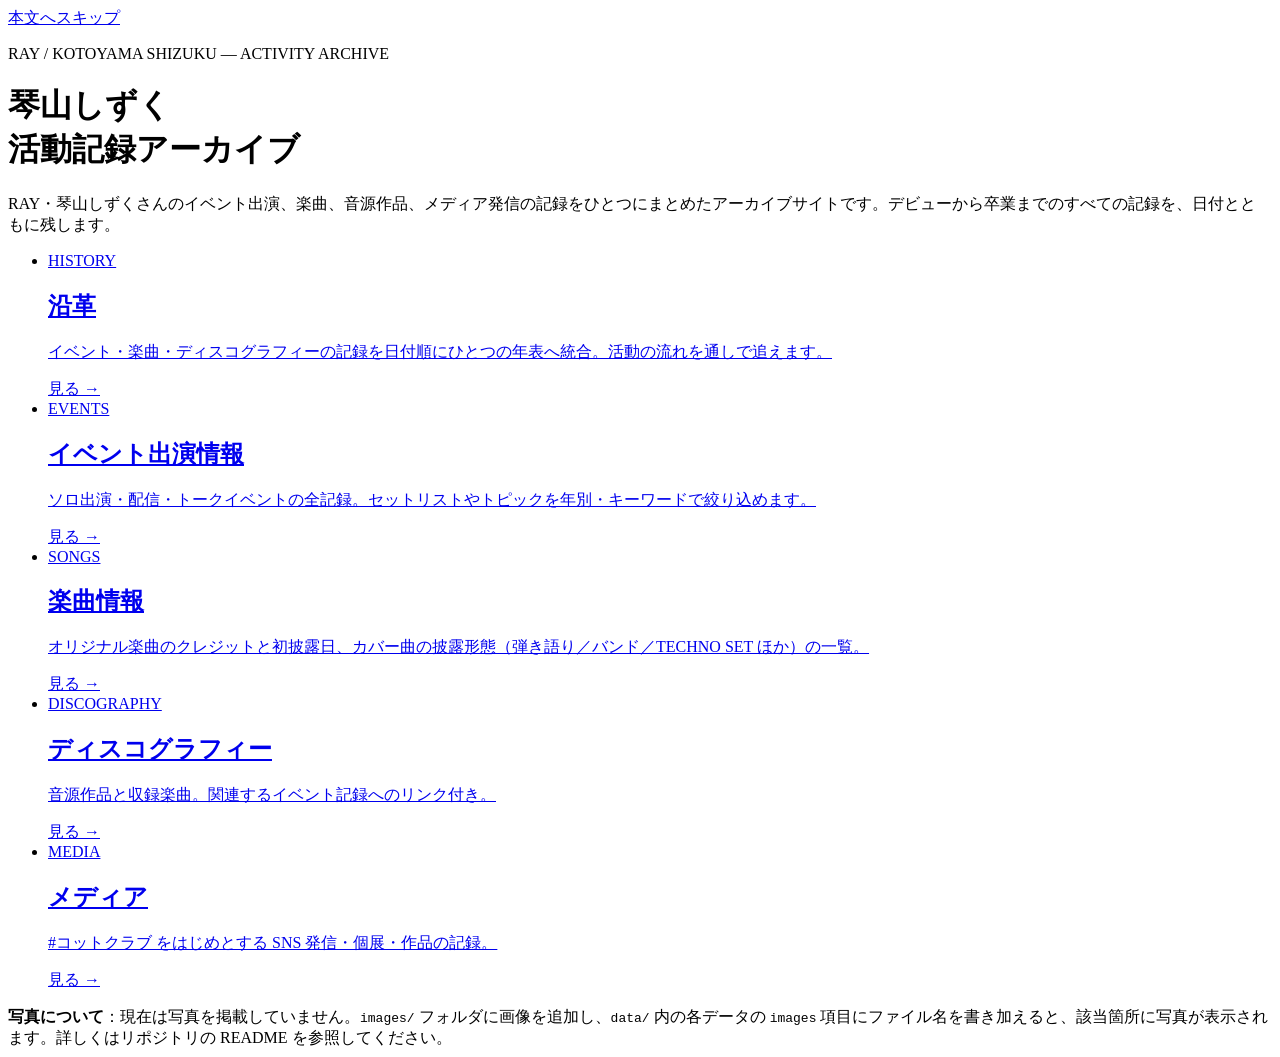
==== index.html @ ad5c07c6 "Add archive site pages (top / history / events / songs / discography / media)" ====
<!DOCTYPE html>
<html lang="ja">
<head>
<meta charset="utf-8">
<meta name="viewport" content="width=device-width, initial-scale=1">
<title>KOTTO ARCHIVES｜琴山しずく 活動記録アーカイブ</title>
<meta name="description" content="RAY・琴山しずくの活動記録アーカイブ。イベント出演、楽曲、ディスコグラフィー、メディア発信のすべての記録を収録。">
<meta name="robots" content="index,follow">
<meta property="og:type" content="website">
<meta property="og:site_name" content="KOTTO ARCHIVES">
<meta property="og:title" content="KOTTO ARCHIVES｜琴山しずく 活動記録アーカイブ">
<meta property="og:description" content="RAY・琴山しずくの活動記録アーカイブ。イベント出演、楽曲、ディスコグラフィー、メディア発信のすべての記録を収録。">
<link rel="icon" href="data:image/svg+xml,%3Csvg xmlns='http://www.w3.org/2000/svg' viewBox='0 0 32 32'%3E%3Crect width='32' height='32' rx='6' fill='%238c1a24'/%3E%3Ctext x='16' y='22' font-size='16' font-family='serif' fill='%23efe6d2' text-anchor='middle'%3EK%3C/text%3E%3C/svg%3E">
<link rel="stylesheet" href="assets/style.css">
</head>
<body data-page="home" id="top">
<a class="skip-link" href="#main">本文へスキップ</a>
<div id="site-header-mount"></div>
<div class="hero">
  <div class="container">
    <p class="kicker">RAY / KOTOYAMA SHIZUKU — ACTIVITY ARCHIVE</p>
    <h1>琴山しずく<br>活動記録アーカイブ</h1>
    <p class="lead">RAY・琴山しずくさんのイベント出演、楽曲、音源作品、メディア発信の記録をひとつにまとめたアーカイブサイトです。デビューから卒業までのすべての記録を、日付とともに残します。</p>
    <span class="period" id="period-label"></span>
  </div>
</div>
<main id="main">
  <div class="container">
    <div class="stats" id="stats"></div>
    <ul class="menu-grid">
      <li><a class="menu-card" href="history.html">
        <span class="en">HISTORY</span>
        <h2>沿革</h2>
        <p>イベント・楽曲・ディスコグラフィーの記録を日付順にひとつの年表へ統合。活動の流れを通しで追えます。</p>
        <span class="go">見る →</span>
      </a></li>
      <li><a class="menu-card" href="events.html">
        <span class="en">EVENTS</span>
        <h2>イベント出演情報</h2>
        <p>ソロ出演・配信・トークイベントの全記録。セットリストやトピックを年別・キーワードで絞り込めます。</p>
        <span class="go">見る →</span>
      </a></li>
      <li><a class="menu-card" href="songs.html">
        <span class="en">SONGS</span>
        <h2>楽曲情報</h2>
        <p>オリジナル楽曲のクレジットと初披露日、カバー曲の披露形態（弾き語り／バンド／TECHNO SET ほか）の一覧。</p>
        <span class="go">見る →</span>
      </a></li>
      <li><a class="menu-card" href="discography.html">
        <span class="en">DISCOGRAPHY</span>
        <h2>ディスコグラフィー</h2>
        <p>音源作品と収録楽曲。関連するイベント記録へのリンク付き。</p>
        <span class="go">見る →</span>
      </a></li>
      <li><a class="menu-card" href="media.html">
        <span class="en">MEDIA</span>
        <h2>メディア</h2>
        <p>#コットクラブ をはじめとする SNS 発信・個展・作品の記録。</p>
        <span class="go">見る →</span>
      </a></li>
    </ul>
    <div class="notice">
      <strong>写真について</strong>：現在は写真を掲載していません。<code>images/</code> フォルダに画像を追加し、<code>data/</code> 内の各データの <code>images</code> 項目にファイル名を書き加えると、該当箇所に写真が表示されます。詳しくはリポジトリの README を参照してください。
    </div>
  </div>
</main>
<div id="site-footer-mount"></div>
<script src="data/events.js"></script>
  <script src="data/songs.js"></script>
  <script src="data/discography.js"></script>
  <script src="data/media.js"></script>
  <script src="assets/app.js"></script>
</body>
</html>
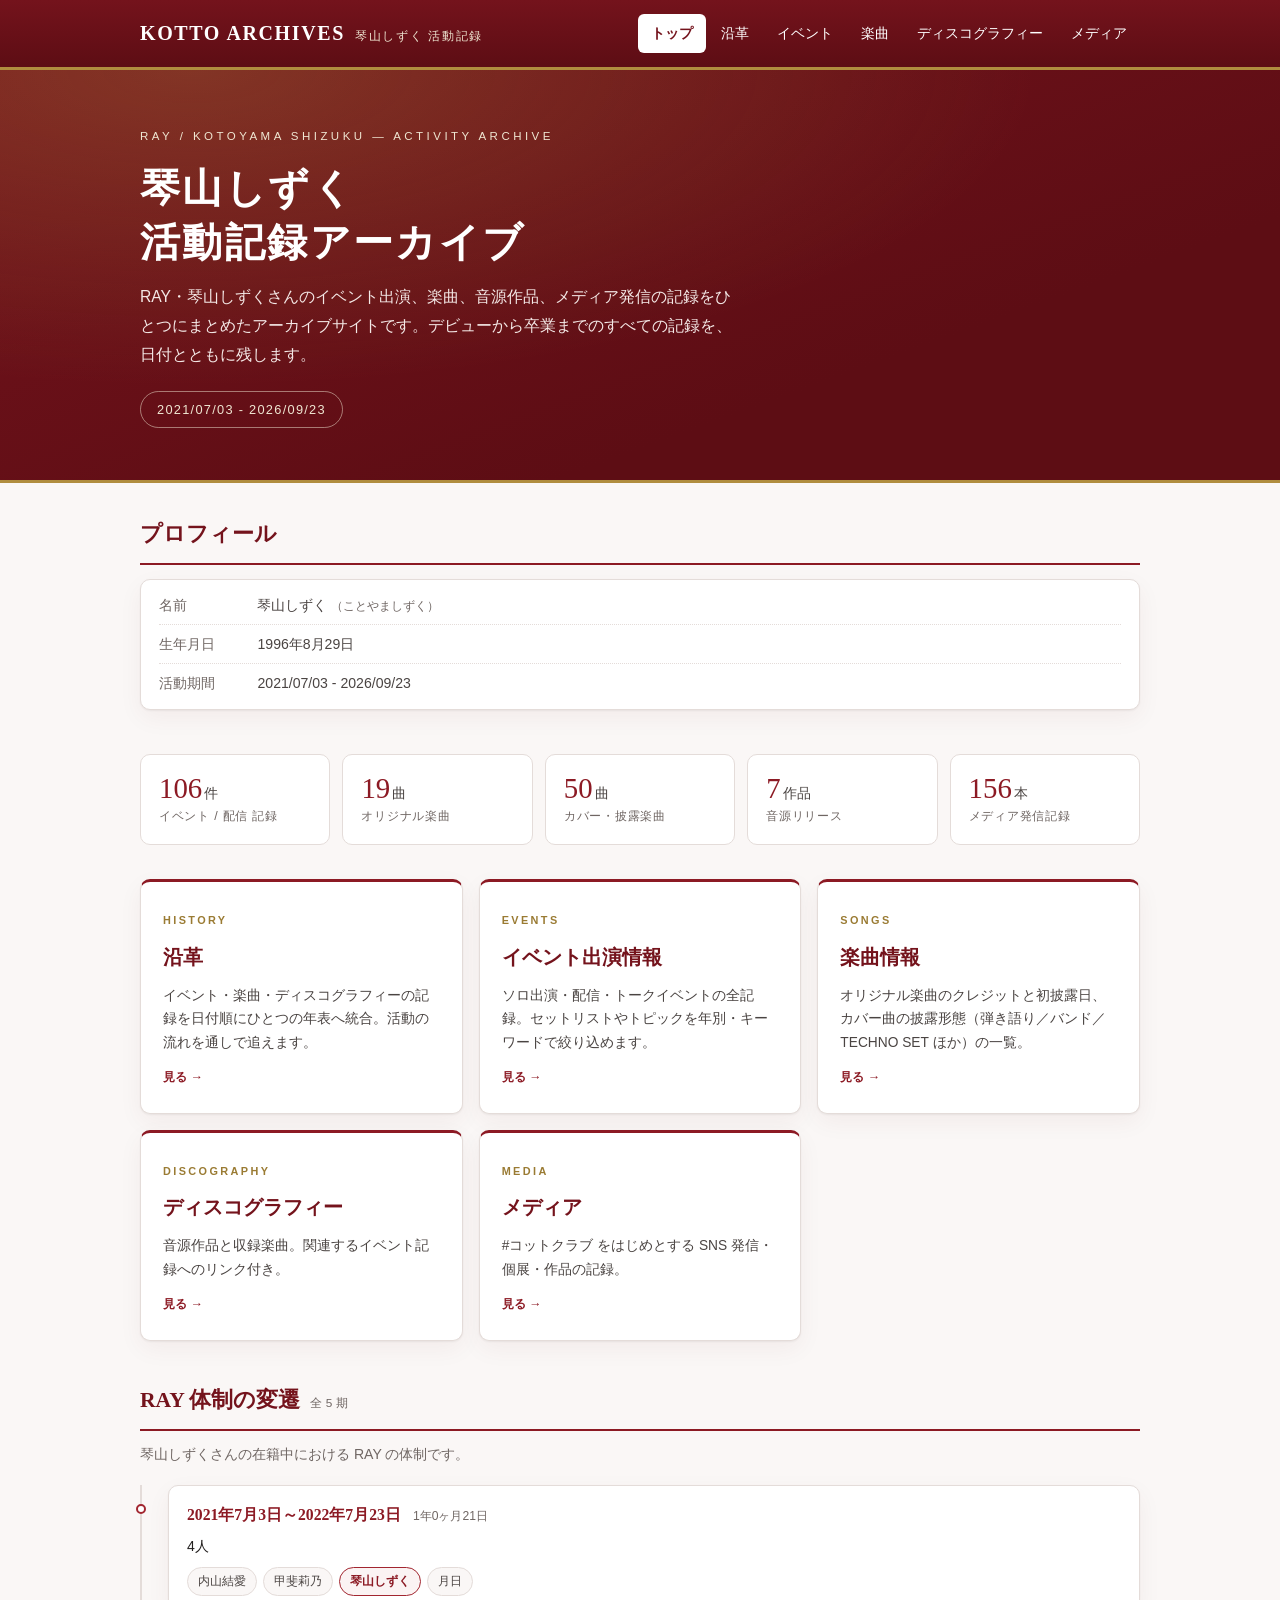
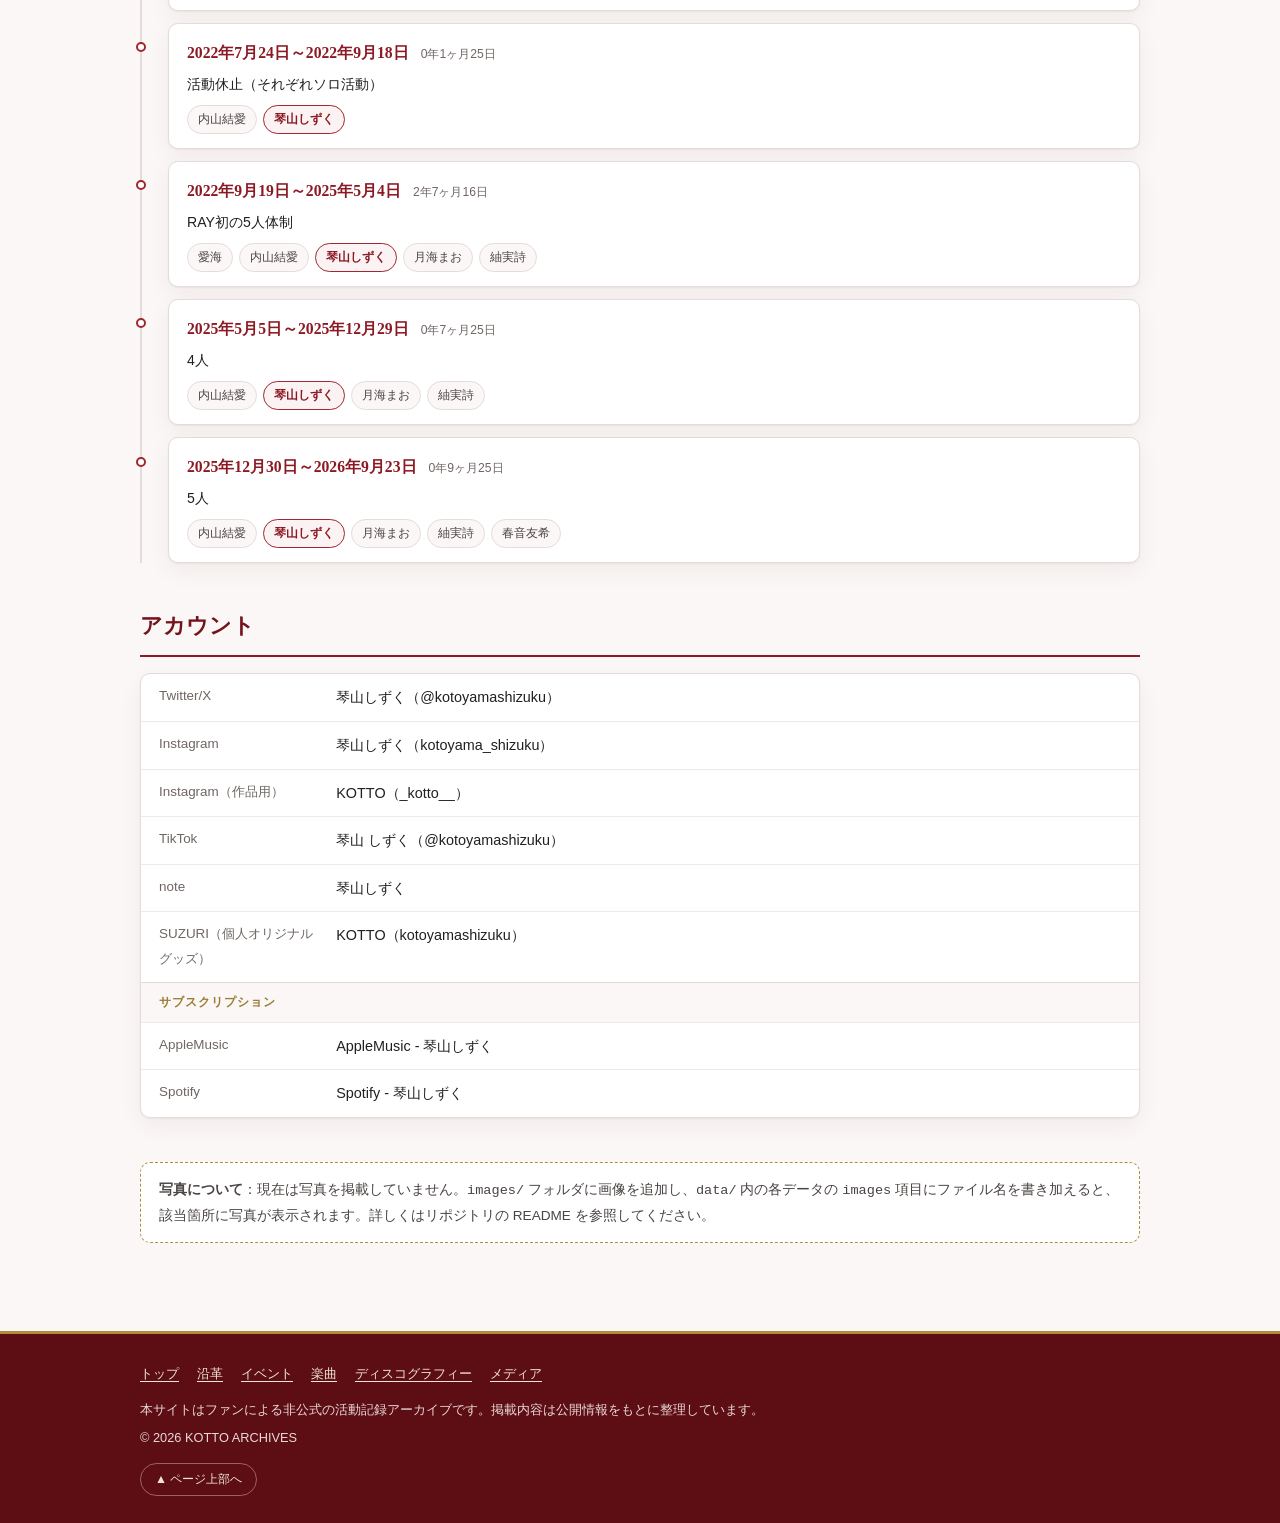
==== commit 6d42df28: "Add profile, lineup and account sections to the top page Co-Authored-By: Claude Opus 5 <noreply@anth" ====
--- a/index.html
+++ b/index.html
@@ -26,6 +26,11 @@
 </div>
 <main id="main">
   <div class="container">
+    <section class="section" id="profile-sec">
+      <h2>プロフィール</h2>
+      <dl class="meta" id="profile"></dl>
+    </section>
+
     <div class="stats" id="stats"></div>
     <ul class="menu-grid">
       <li><a class="menu-card" href="history.html">
@@ -59,6 +64,17 @@
         <span class="go">見る →</span>
       </a></li>
     </ul>
+    <section class="section" id="lineup-sec">
+      <h2>RAY 体制の変遷<span class="count" id="lineup-count"></span></h2>
+      <p class="desc">琴山しずくさんの在籍中における RAY の体制です。</p>
+      <ul class="lineups" id="lineups"></ul>
+    </section>
+
+    <section class="section" id="account-sec">
+      <h2>アカウント</h2>
+      <ul class="accounts" id="accounts"></ul>
+    </section>
+
     <div class="notice">
       <strong>写真について</strong>：現在は写真を掲載していません。<code>images/</code> フォルダに画像を追加し、<code>data/</code> 内の各データの <code>images</code> 項目にファイル名を書き加えると、該当箇所に写真が表示されます。詳しくはリポジトリの README を参照してください。
     </div>
@@ -69,6 +85,7 @@
   <script src="data/songs.js"></script>
   <script src="data/discography.js"></script>
   <script src="data/media.js"></script>
+  <script src="data/profile.js"></script>
   <script src="assets/app.js"></script>
 </body>
 </html>
--- a/assets/style.css
+++ b/assets/style.css
@@ -0,0 +1,359 @@
+@charset "utf-8";
+/* ============================================================
+   KOTTO ARCHIVES  —  琴山しずく 活動記録アーカイブ
+   Color: main = red / base = white / accent = gold
+   視認性優先のため彩度を抑えた配色を採用
+   ============================================================ */
+
+:root{
+  --red-900:#5d0d14;
+  --red-800:#74131c;
+  --red-700:#8c1a24;
+  --red-600:#a22630;
+  --red-050:#fbf3f3;
+  --gold-600:#9a7b33;
+  --gold-500:#b08d3f;
+  --gold-100:#efe6d2;
+  --ink:#221f1e;
+  --ink-2:#4a4442;
+  --muted:#6f6663;
+  --line:#e4dcd9;
+  --line-2:#f0eae7;
+  --paper:#ffffff;
+  --paper-2:#faf7f6;
+  --radius:10px;
+  --shadow:0 1px 2px rgba(34,31,30,.06), 0 8px 24px rgba(93,13,20,.05);
+  --serif:"Hiragino Mincho ProN","Yu Mincho","YuMincho","Noto Serif JP",serif;
+  --sans:"Hiragino Kaku Gothic ProN","Hiragino Sans","Yu Gothic","Noto Sans JP","Helvetica Neue",Arial,sans-serif;
+}
+
+*,*::before,*::after{box-sizing:border-box}
+html{-webkit-text-size-adjust:100%}
+body{
+  margin:0;
+  font-family:var(--sans);
+  font-size:16px;
+  line-height:1.85;
+  color:var(--ink);
+  background:var(--paper-2);
+  font-feature-settings:"palt" 1;
+}
+img{max-width:100%;height:auto;display:block}
+a{color:var(--red-700);text-underline-offset:.2em}
+a:hover{color:var(--red-600)}
+
+/* ---------- header / nav ---------- */
+.site-header{
+  background:linear-gradient(180deg,var(--red-800) 0%,var(--red-900) 100%);
+  color:#fff;
+  border-bottom:3px solid var(--gold-500);
+}
+.site-header a{color:#fff;text-decoration:none}
+.header-inner{
+  max-width:1040px;margin:0 auto;padding:14px 20px;
+  display:flex;align-items:center;justify-content:space-between;gap:16px;flex-wrap:wrap;
+}
+.brand{display:flex;align-items:baseline;gap:10px;min-width:0}
+.brand .logo{
+  font-family:var(--serif);font-size:1.25rem;font-weight:700;letter-spacing:.08em;white-space:nowrap;
+}
+.brand .sub{font-size:.75rem;color:var(--gold-100);letter-spacing:.14em;white-space:nowrap}
+.gnav ul{list-style:none;display:flex;flex-wrap:wrap;gap:2px;margin:0;padding:0}
+.gnav a{
+  display:block;padding:6px 12px;font-size:.86rem;border-radius:6px;
+  border:1px solid transparent;transition:background .15s,border-color .15s;
+}
+.gnav a:hover{background:rgba(255,255,255,.12)}
+.gnav a[aria-current="page"]{background:#fff;color:var(--red-800);font-weight:700}
+
+/* ---------- layout ---------- */
+.container{max-width:1040px;margin:0 auto;padding:0 20px}
+main{padding:32px 0 64px}
+.page-head{margin:0 0 28px}
+.page-head h1{
+  font-family:var(--serif);font-size:1.9rem;line-height:1.4;margin:0 0 6px;
+  color:var(--red-800);letter-spacing:.04em;
+}
+.page-head .en{
+  display:block;font-family:var(--sans);font-size:.72rem;letter-spacing:.24em;
+  color:var(--gold-600);font-weight:700;margin-bottom:8px;
+}
+.page-head p{margin:0;color:var(--ink-2);font-size:.94rem}
+.breadcrumb{font-size:.78rem;color:var(--muted);margin:18px 0 16px}
+.breadcrumb a{color:var(--muted)}
+
+/* ---------- hero (top page) ---------- */
+.hero{
+  background:
+    radial-gradient(120% 140% at 15% 0%, rgba(176,141,63,.28) 0%, rgba(176,141,63,0) 55%),
+    linear-gradient(160deg,var(--red-800) 0%,var(--red-900) 70%);
+  color:#fff;padding:56px 0 52px;border-bottom:3px solid var(--gold-500);
+}
+.hero .kicker{font-size:.72rem;letter-spacing:.3em;color:var(--gold-100);margin:0 0 14px}
+.hero h1{font-family:var(--serif);font-size:2.5rem;line-height:1.35;margin:0 0 12px;letter-spacing:.06em}
+.hero .lead{margin:0;max-width:38em;color:#f4e8e6;font-size:.98rem}
+.hero .period{
+  display:inline-block;margin-top:22px;padding:6px 16px;border:1px solid rgba(239,230,210,.5);
+  border-radius:999px;font-size:.8rem;letter-spacing:.1em;color:var(--gold-100);
+}
+
+/* ---------- stats ---------- */
+.stats{display:grid;grid-template-columns:repeat(auto-fit,minmax(150px,1fr));gap:12px;margin:0 0 34px}
+.stat{background:#fff;border:1px solid var(--line);border-radius:var(--radius);padding:16px 18px}
+.stat .num{font-family:var(--serif);font-size:1.8rem;color:var(--red-700);line-height:1.2}
+.stat .num small{font-size:.9rem;margin-left:2px;color:var(--ink-2)}
+.stat .lbl{font-size:.78rem;color:var(--muted);letter-spacing:.06em}
+
+/* ---------- menu cards ---------- */
+.menu-grid{display:grid;grid-template-columns:repeat(auto-fit,minmax(260px,1fr));gap:16px;margin:0 0 40px;padding:0;list-style:none}
+.menu-card{
+  display:block;background:#fff;border:1px solid var(--line);border-top:3px solid var(--red-700);
+  border-radius:var(--radius);padding:22px;text-decoration:none;color:var(--ink);
+  box-shadow:var(--shadow);transition:transform .15s ease,border-color .15s,box-shadow .15s;
+}
+.menu-card:hover{transform:translateY(-2px);border-top-color:var(--gold-500);box-shadow:0 4px 8px rgba(34,31,30,.07),0 14px 30px rgba(93,13,20,.09)}
+.menu-card .en{font-size:.68rem;letter-spacing:.22em;color:var(--gold-600);font-weight:700}
+.menu-card h2{font-family:var(--serif);font-size:1.22rem;margin:6px 0 8px;color:var(--red-800)}
+.menu-card p{margin:0;font-size:.86rem;color:var(--ink-2);line-height:1.7}
+.menu-card .go{display:inline-block;margin-top:12px;font-size:.78rem;color:var(--red-700);font-weight:700}
+
+/* ---------- sections & cards ---------- */
+.section{margin:0 0 44px}
+.section > h2{
+  font-family:var(--serif);font-size:1.35rem;color:var(--red-800);margin:0 0 4px;
+  padding-bottom:8px;border-bottom:2px solid var(--red-700);
+}
+.section > h2 .count{font-family:var(--sans);font-size:.74rem;color:var(--muted);margin-left:10px;font-weight:400}
+.section > .desc{margin:10px 0 18px;font-size:.88rem;color:var(--muted)}
+
+.card{background:#fff;border:1px solid var(--line);border-radius:var(--radius);padding:20px 22px;margin:0 0 14px;box-shadow:var(--shadow)}
+
+/* ---------- event entry ---------- */
+.entry{background:#fff;border:1px solid var(--line);border-left:4px solid var(--red-700);border-radius:var(--radius);
+  padding:18px 22px;margin:0 0 14px;box-shadow:var(--shadow)}
+.entry-head{display:flex;flex-wrap:wrap;align-items:baseline;gap:10px 14px;margin-bottom:6px}
+.entry-date{
+  font-family:var(--serif);font-size:.95rem;color:var(--red-700);font-weight:700;
+  letter-spacing:.04em;white-space:nowrap;
+}
+.entry-title{font-size:1.05rem;font-weight:700;margin:0;line-height:1.6}
+.entry-venue{font-size:.82rem;color:var(--muted)}
+.entry-venue::before{content:"／ ";color:var(--line)}
+.entry-note{
+  margin:8px 0 0;padding:8px 12px;font-size:.8rem;color:var(--ink-2);
+  background:var(--gold-100);border-left:3px solid var(--gold-500);border-radius:4px;
+}
+.entry-links{list-style:none;display:flex;flex-wrap:wrap;gap:8px;margin:10px 0 0;padding:0}
+.entry-links a{
+  display:inline-block;font-size:.76rem;text-decoration:none;padding:3px 10px;
+  border:1px solid var(--line);border-radius:999px;color:var(--red-700);background:var(--red-050);
+}
+.entry-links a:hover{border-color:var(--red-600);background:#fff}
+
+/* nested detail tree */
+.detail{margin:12px 0 0;padding:0;list-style:none;font-size:.9rem}
+.detail li{position:relative;padding-left:16px;margin:2px 0;color:var(--ink-2)}
+.detail li::before{content:"";position:absolute;left:4px;top:.85em;width:5px;height:1px;background:var(--gold-500)}
+.detail ul{margin:2px 0 6px;padding:0 0 0 16px;list-style:none;border-left:1px solid var(--line-2)}
+.detail > li{color:var(--ink)}
+
+/* year heading (events page) */
+.year-head{
+  font-family:var(--serif);font-size:1.5rem;color:var(--red-800);margin:34px 0 14px;
+  padding-bottom:6px;border-bottom:1px solid var(--gold-500);
+}
+.year-head:first-child{margin-top:8px}
+
+/* ---------- tables ---------- */
+.table-wrap{overflow-x:auto;background:#fff;border:1px solid var(--line);border-radius:var(--radius);box-shadow:var(--shadow)}
+table{border-collapse:collapse;width:100%;min-width:720px;font-size:.9rem}
+table.matrix{min-width:640px}
+table.tracklist{min-width:0}
+table.songs-table{table-layout:fixed;min-width:920px}
+.songs-table th:nth-child(1),.songs-table td:nth-child(1){width:18%}
+.songs-table th:nth-child(2),.songs-table td:nth-child(2){width:13%}
+.songs-table th:nth-child(3),.songs-table td:nth-child(3){width:13%}
+.songs-table th:nth-child(4),.songs-table td:nth-child(4){width:10%}
+.songs-table th:nth-child(5),.songs-table td:nth-child(5){width:22%}
+.songs-table th:nth-child(6),.songs-table td:nth-child(6){width:24%}
+table.covers-table{table-layout:fixed;min-width:760px}
+.covers-table th:nth-child(1),.covers-table td:nth-child(1){width:36%}
+.covers-table th:nth-child(2),.covers-table td:nth-child(2){width:32%}
+.covers-table th:nth-child(3),.covers-table td:nth-child(3){width:32%}
+.songs-table .badge,.covers-table .badge{font-size:.68rem;padding:2px 7px}
+table.tracklist td:first-child{width:3.5em;color:var(--muted)}
+
+thead th{
+  background:var(--red-800);color:#fff;text-align:left;font-weight:700;padding:10px 14px;
+  font-size:.82rem;letter-spacing:.06em;white-space:nowrap;border-right:1px solid rgba(255,255,255,.14);
+}
+thead th:last-child{border-right:0}
+tbody td{padding:10px 14px;border-top:1px solid var(--line-2);vertical-align:top}
+tbody tr:nth-child(even){background:var(--paper-2)}
+tbody tr:hover{background:var(--red-050)}
+td.song{font-weight:700}
+.chk{color:var(--red-700);font-weight:700}
+.chk-off{color:var(--line)}
+
+/* 表ヘッダーの画面固定：
+   横スクロール用の overflow を持つ要素の内側では position:sticky が効かないため、
+   ヘッダー行を複製した固定バー（.sticky-clone）を JS で表示する。
+   表が画面内にある間だけ表示し、表の上端・下端を抜けると解除される。 */
+.sticky-clone{
+  position:fixed;top:0;z-index:30;overflow:hidden;display:none;
+  box-shadow:0 3px 8px rgba(34,31,30,.14);
+}
+.sticky-clone table{margin:0;border-collapse:collapse}
+.sticky-clone thead th{border-bottom:2px solid var(--gold-500)}
+
+/* 披露回数リスト */
+.count-list{list-style:none;margin:0;padding:0;font-size:.82rem}
+.count-list li{display:flex;justify-content:space-between;align-items:baseline;gap:8px;padding:1px 0}
+.count-list .cf{color:var(--muted);flex:1 1 auto;min-width:0;line-height:1.5}
+.count-list .cn{font-weight:700;color:var(--red-700);flex:0 0 auto;white-space:nowrap}
+
+/* セットリスト（番号付き） */
+ol.setlist{margin:2px 0 6px;padding:0 0 0 1.9em;border-left:1px solid var(--line-2)}
+ol.setlist li{margin:1px 0;color:var(--ink-2)}
+.detail ol{margin:2px 0 6px;padding:0 0 0 1.9em;border-left:1px solid var(--line-2)}
+.detail ol li{margin:1px 0;color:var(--ink-2)}
+.detail ol li::before{display:none}
+
+.sub-head{font-size:.8rem;color:var(--muted);font-weight:700;margin:14px 0 6px;letter-spacing:.04em}
+
+/* ---------- badges / tags ---------- */
+.badge{
+  display:inline-block;font-size:.7rem;padding:2px 9px;border-radius:999px;
+  border:1px solid var(--line);background:#fff;color:var(--ink-2);margin:0 4px 4px 0;white-space:nowrap;
+}
+.badge.red{border-color:#dcc3c4;background:var(--red-050);color:var(--red-700)}
+.badge.gold{border-color:#ddcda4;background:#fbf7ee;color:var(--gold-600)}
+a.badge{text-decoration:none}
+a.badge:hover{border-color:var(--red-600);background:#fff}
+
+/* definition list (media meta) */
+dl.meta{margin:14px 0 16px;padding:0;font-size:.88rem}
+dl.meta .meta-row{display:flex;gap:14px;padding:6px 0;border-bottom:1px dotted var(--line)}
+dl.meta dt{flex:0 0 7em;color:var(--muted);margin:0}
+dl.meta dd{margin:0;color:var(--ink-2)}
+
+/* ---------- toolbar (filters) ---------- */
+.toolbar{
+  position:sticky;top:0;z-index:20;background:rgba(250,247,246,.95);backdrop-filter:blur(6px);
+  padding:12px 0;margin:0 0 18px;border-bottom:1px solid var(--line);
+}
+.toolbar-inner{display:flex;flex-wrap:wrap;gap:10px;align-items:center}
+.chips{display:flex;flex-wrap:wrap;gap:6px}
+.chip{
+  font-size:.8rem;padding:5px 13px;border-radius:999px;border:1px solid var(--line);
+  background:#fff;color:var(--ink-2);cursor:pointer;font-family:inherit;
+}
+.chip:hover{border-color:var(--red-600);color:var(--red-700)}
+.chip[aria-pressed="true"]{background:var(--red-700);border-color:var(--red-700);color:#fff;font-weight:700}
+.search{
+  flex:1 1 220px;min-width:180px;padding:7px 12px;font-size:.88rem;font-family:inherit;
+  border:1px solid var(--line);border-radius:6px;background:#fff;color:var(--ink);
+}
+.search:focus{outline:2px solid var(--gold-500);outline-offset:1px;border-color:var(--gold-500)}
+.result-count{font-size:.78rem;color:var(--muted);white-space:nowrap}
+
+/* ---------- timeline (history) ---------- */
+.timeline{position:relative;margin:0;padding:0 0 0 28px;list-style:none;border-left:2px solid var(--line)}
+.tl-year{
+  position:relative;margin:34px 0 14px;padding:0;font-family:var(--serif);font-size:1.5rem;color:var(--red-800);
+}
+.timeline .tl-year::before{
+  content:"";position:absolute;left:-37px;top:.55em;width:18px;height:18px;border-radius:50%;
+  background:var(--red-700);border:3px solid var(--paper-2);
+}
+.tl-item{position:relative;margin:0 0 10px}
+.tl-item::before{
+  content:"";position:absolute;left:-35px;top:.85em;width:9px;height:9px;border-radius:50%;
+  background:#fff;border:2px solid var(--gold-500);
+}
+.tl-item.is-event::before{border-color:var(--red-600)}
+.tl-body{background:#fff;border:1px solid var(--line);border-radius:var(--radius);padding:12px 16px}
+.tl-meta{display:flex;flex-wrap:wrap;gap:8px 12px;align-items:baseline}
+.tl-date{font-family:var(--serif);font-size:.85rem;color:var(--red-700);font-weight:700;white-space:nowrap}
+.tl-title{font-weight:700;font-size:.96rem}
+.tl-title a{text-decoration:none}
+.tl-title a:hover{text-decoration:underline}
+.tl-sub{font-size:.8rem;color:var(--muted)}
+.tl-tags{margin-top:6px}
+
+/* ---------- photo slots (写真は後日追加) ---------- */
+.photos{display:grid;grid-template-columns:repeat(auto-fill,minmax(150px,1fr));gap:10px;margin:14px 0 0}
+.photos figure{margin:0}
+.photos img{border-radius:6px;border:1px solid var(--line)}
+.photos figcaption{font-size:.74rem;color:var(--muted);margin-top:4px}
+
+
+/* ---------- トップページ：プロフィール / 体制 / アカウント ---------- */
+#profile-sec dl.meta{margin:14px 0 0;background:#fff;border:1px solid var(--line);border-radius:var(--radius);
+  padding:6px 18px;box-shadow:var(--shadow)}
+#profile-sec dl.meta .meta-row:last-child{border-bottom:0}
+#profile-sec dt{flex:0 0 6em}
+.reading{color:var(--muted);font-size:.85em}
+
+.lineups{list-style:none;margin:16px 0 0;padding:0 0 0 26px;border-left:2px solid var(--line)}
+.lineup{position:relative;background:#fff;border:1px solid var(--line);border-radius:var(--radius);
+  padding:14px 18px;margin:0 0 12px;box-shadow:var(--shadow)}
+.lineup::before{content:"";position:absolute;left:-33px;top:1.15em;width:10px;height:10px;border-radius:50%;
+  background:#fff;border:2px solid var(--red-600)}
+.lineup-head{display:flex;flex-wrap:wrap;align-items:baseline;gap:6px 12px}
+.lineup-period{font-family:var(--serif);font-size:.98rem;font-weight:700;color:var(--red-700)}
+.lineup-dur{font-size:.76rem;color:var(--muted)}
+.lineup-form{font-size:.88rem;color:var(--ink);margin-top:4px}
+.lineup-members{margin-top:8px;display:flex;flex-wrap:wrap;gap:6px}
+.member{font-size:.78rem;padding:2px 10px;border-radius:999px;border:1px solid var(--line);
+  background:var(--paper-2);color:var(--ink-2)}
+.member.is-self{border-color:var(--red-600);background:var(--red-050);color:var(--red-700);font-weight:700}
+
+.accounts{list-style:none;margin:16px 0 0;padding:0;background:#fff;border:1px solid var(--line);
+  border-radius:var(--radius);box-shadow:var(--shadow);overflow:hidden}
+.account{display:flex;flex-wrap:wrap;gap:6px 16px;padding:10px 18px;border-top:1px solid var(--line-2);font-size:.9rem}
+.accounts > .account:first-child{border-top:0}
+.account-label{flex:0 0 12em;color:var(--muted);font-size:.84rem}
+.account-text{flex:1 1 auto;min-width:0}
+.account-group{padding:8px 18px;background:var(--paper-2);border-top:1px solid var(--line);
+  font-size:.76rem;letter-spacing:.08em;color:var(--gold-600);font-weight:700}
+
+@media (max-width:720px){
+  .account-label{flex-basis:100%}
+  .lineups{padding-left:20px}
+  .lineup::before{left:-26px}
+}
+
+/* ---------- footer ---------- */
+.site-footer{background:var(--red-900);color:#e8d9d7;padding:28px 0;font-size:.8rem;border-top:3px solid var(--gold-500)}
+.site-footer a{color:var(--gold-100)}
+.site-footer .fnav{list-style:none;display:flex;flex-wrap:wrap;gap:6px 18px;margin:0 0 12px;padding:0}
+.site-footer p{margin:4px 0}
+.to-top{
+  display:inline-block;margin-top:10px;padding:4px 14px;border:1px solid rgba(239,230,210,.4);
+  border-radius:999px;text-decoration:none;font-size:.76rem;
+}
+
+/* ---------- misc ---------- */
+.notice{background:#fff;border:1px dashed var(--gold-500);border-radius:var(--radius);padding:14px 18px;font-size:.85rem;color:var(--ink-2);margin:0 0 24px}
+.empty{color:var(--muted);font-size:.88rem;padding:24px;text-align:center;background:#fff;border:1px dashed var(--line);border-radius:var(--radius)}
+.skip-link{position:absolute;left:-9999px}
+.skip-link:focus{left:8px;top:8px;z-index:100;background:#fff;color:var(--red-800);padding:8px 14px;border-radius:6px}
+.anchor-offset{scroll-margin-top:70px}
+
+@media (max-width:720px){
+  body{font-size:15px}
+  .hero h1{font-size:1.9rem}
+  .page-head h1{font-size:1.5rem}
+  .header-inner{padding:12px 16px}
+  .brand .sub{display:none}
+  .entry{padding:16px 16px}
+  .timeline{padding-left:20px}
+  .timeline .tl-year::before{left:-29px;width:14px;height:14px}
+  .tl-item::before{left:-26px}
+}
+@media print{
+  .site-header,.site-footer,.toolbar{display:none}
+  body{background:#fff}
+  .entry,.card,.tl-body{box-shadow:none;break-inside:avoid}
+}
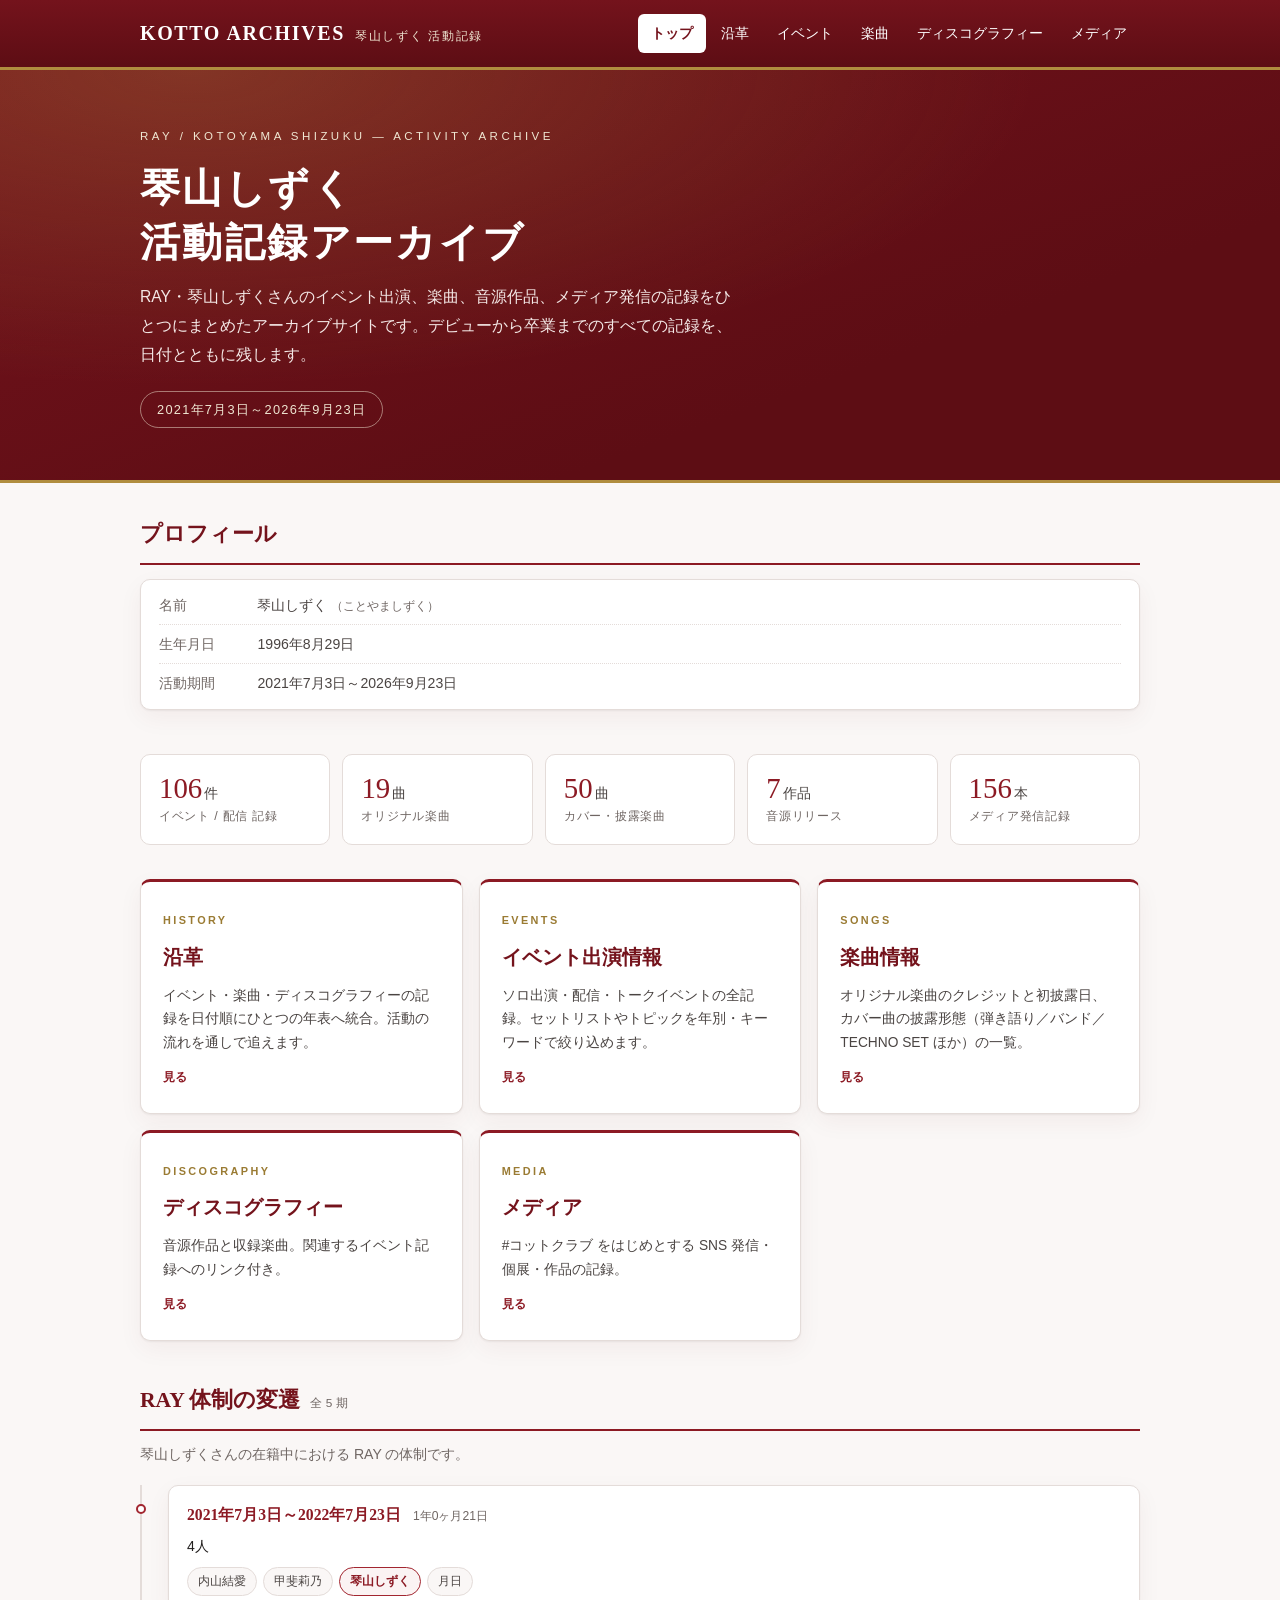
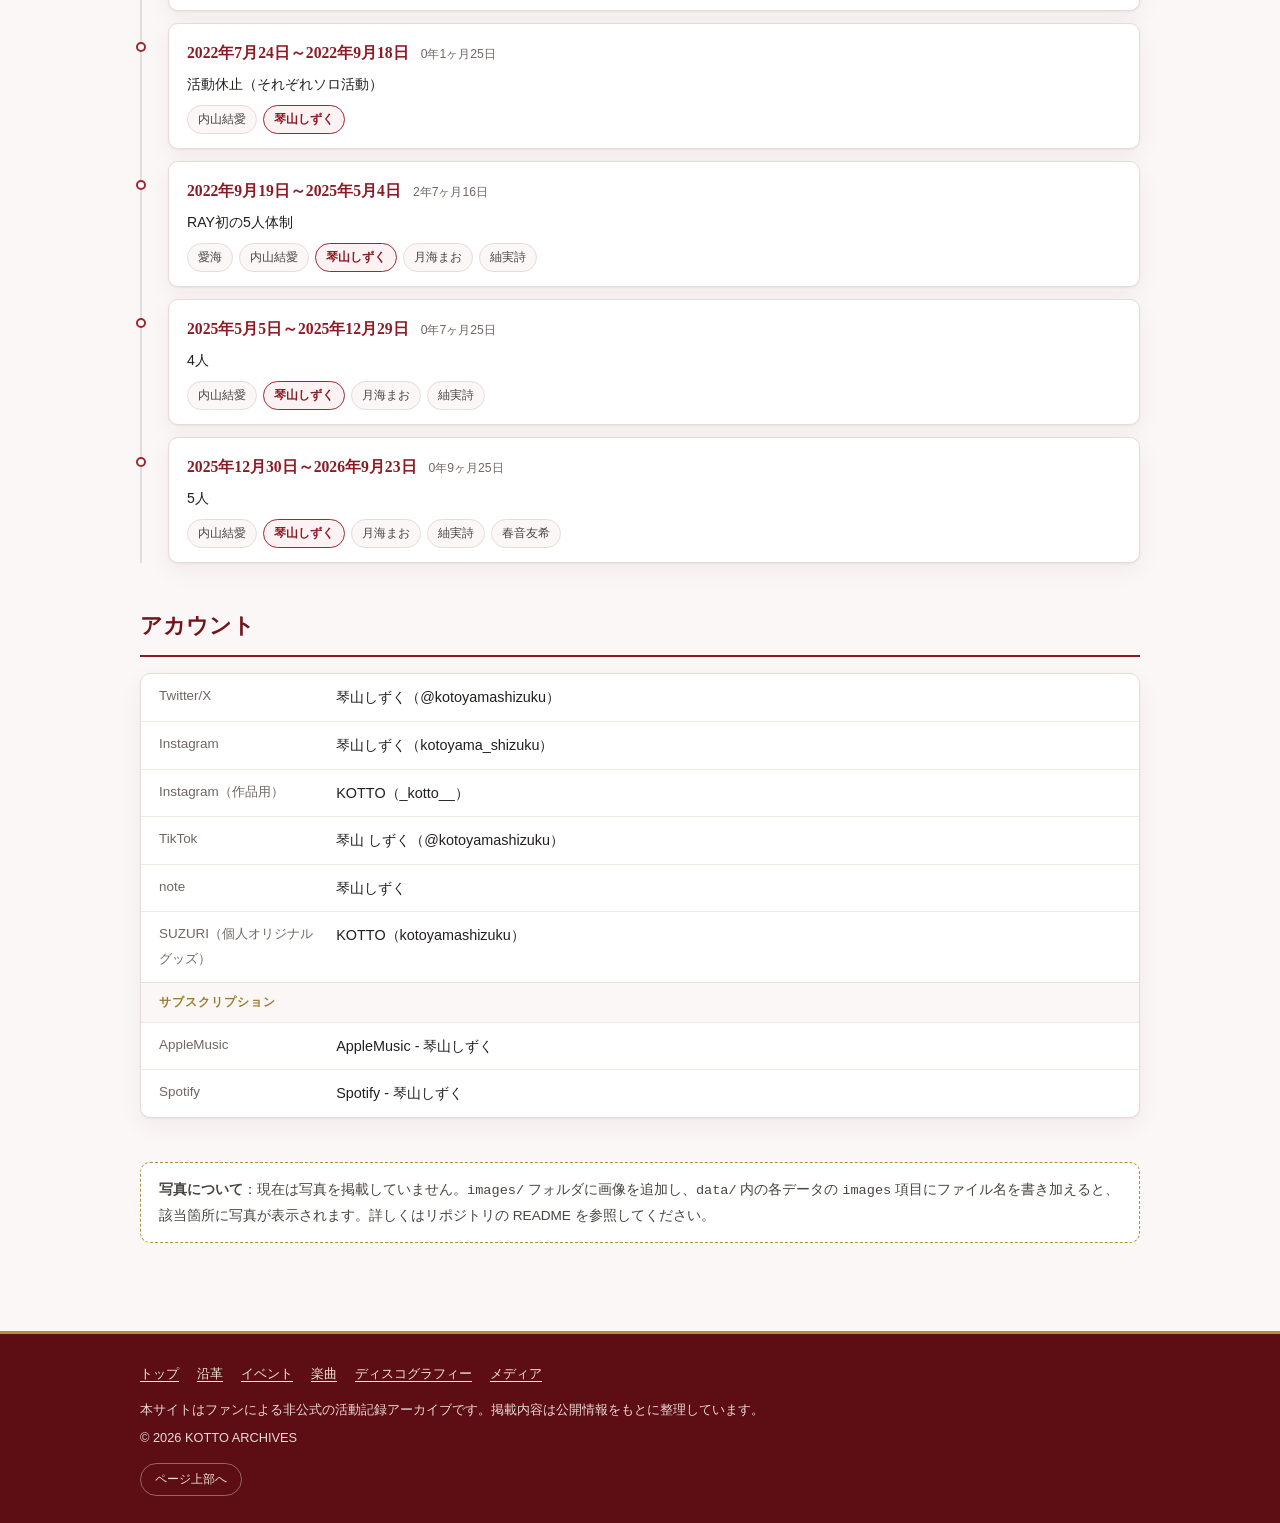
==== commit 3e1c022b: "Remove arrow glyph from menu card links Co-Authored-By: Claude Opus 5 <noreply@anthropic.com> Claud" ====
--- a/index.html
+++ b/index.html
@@ -37,31 +37,31 @@
         <span class="en">HISTORY</span>
         <h2>沿革</h2>
         <p>イベント・楽曲・ディスコグラフィーの記録を日付順にひとつの年表へ統合。活動の流れを通しで追えます。</p>
-        <span class="go">見る →</span>
+        <span class="go">見る</span>
       </a></li>
       <li><a class="menu-card" href="events.html">
         <span class="en">EVENTS</span>
         <h2>イベント出演情報</h2>
         <p>ソロ出演・配信・トークイベントの全記録。セットリストやトピックを年別・キーワードで絞り込めます。</p>
-        <span class="go">見る →</span>
+        <span class="go">見る</span>
       </a></li>
       <li><a class="menu-card" href="songs.html">
         <span class="en">SONGS</span>
         <h2>楽曲情報</h2>
         <p>オリジナル楽曲のクレジットと初披露日、カバー曲の披露形態（弾き語り／バンド／TECHNO SET ほか）の一覧。</p>
-        <span class="go">見る →</span>
+        <span class="go">見る</span>
       </a></li>
       <li><a class="menu-card" href="discography.html">
         <span class="en">DISCOGRAPHY</span>
         <h2>ディスコグラフィー</h2>
         <p>音源作品と収録楽曲。関連するイベント記録へのリンク付き。</p>
-        <span class="go">見る →</span>
+        <span class="go">見る</span>
       </a></li>
       <li><a class="menu-card" href="media.html">
         <span class="en">MEDIA</span>
         <h2>メディア</h2>
         <p>#コットクラブ をはじめとする SNS 発信・個展・作品の記録。</p>
-        <span class="go">見る →</span>
+        <span class="go">見る</span>
       </a></li>
     </ul>
     <section class="section" id="lineup-sec">
--- a/assets/style.css
+++ b/assets/style.css
@@ -137,6 +137,8 @@
   letter-spacing:.04em;white-space:nowrap;
 }
 .entry-title{font-size:1.05rem;font-weight:700;margin:0;line-height:1.6}
+.entry-title a.title-link{color:var(--ink);text-decoration:none}
+.entry-title a.title-link:hover{color:var(--red-700);text-decoration:underline}
 .entry-venue{font-size:.82rem;color:var(--muted)}
 .entry-venue::before{content:"／ ";color:var(--line)}
 .entry-note{
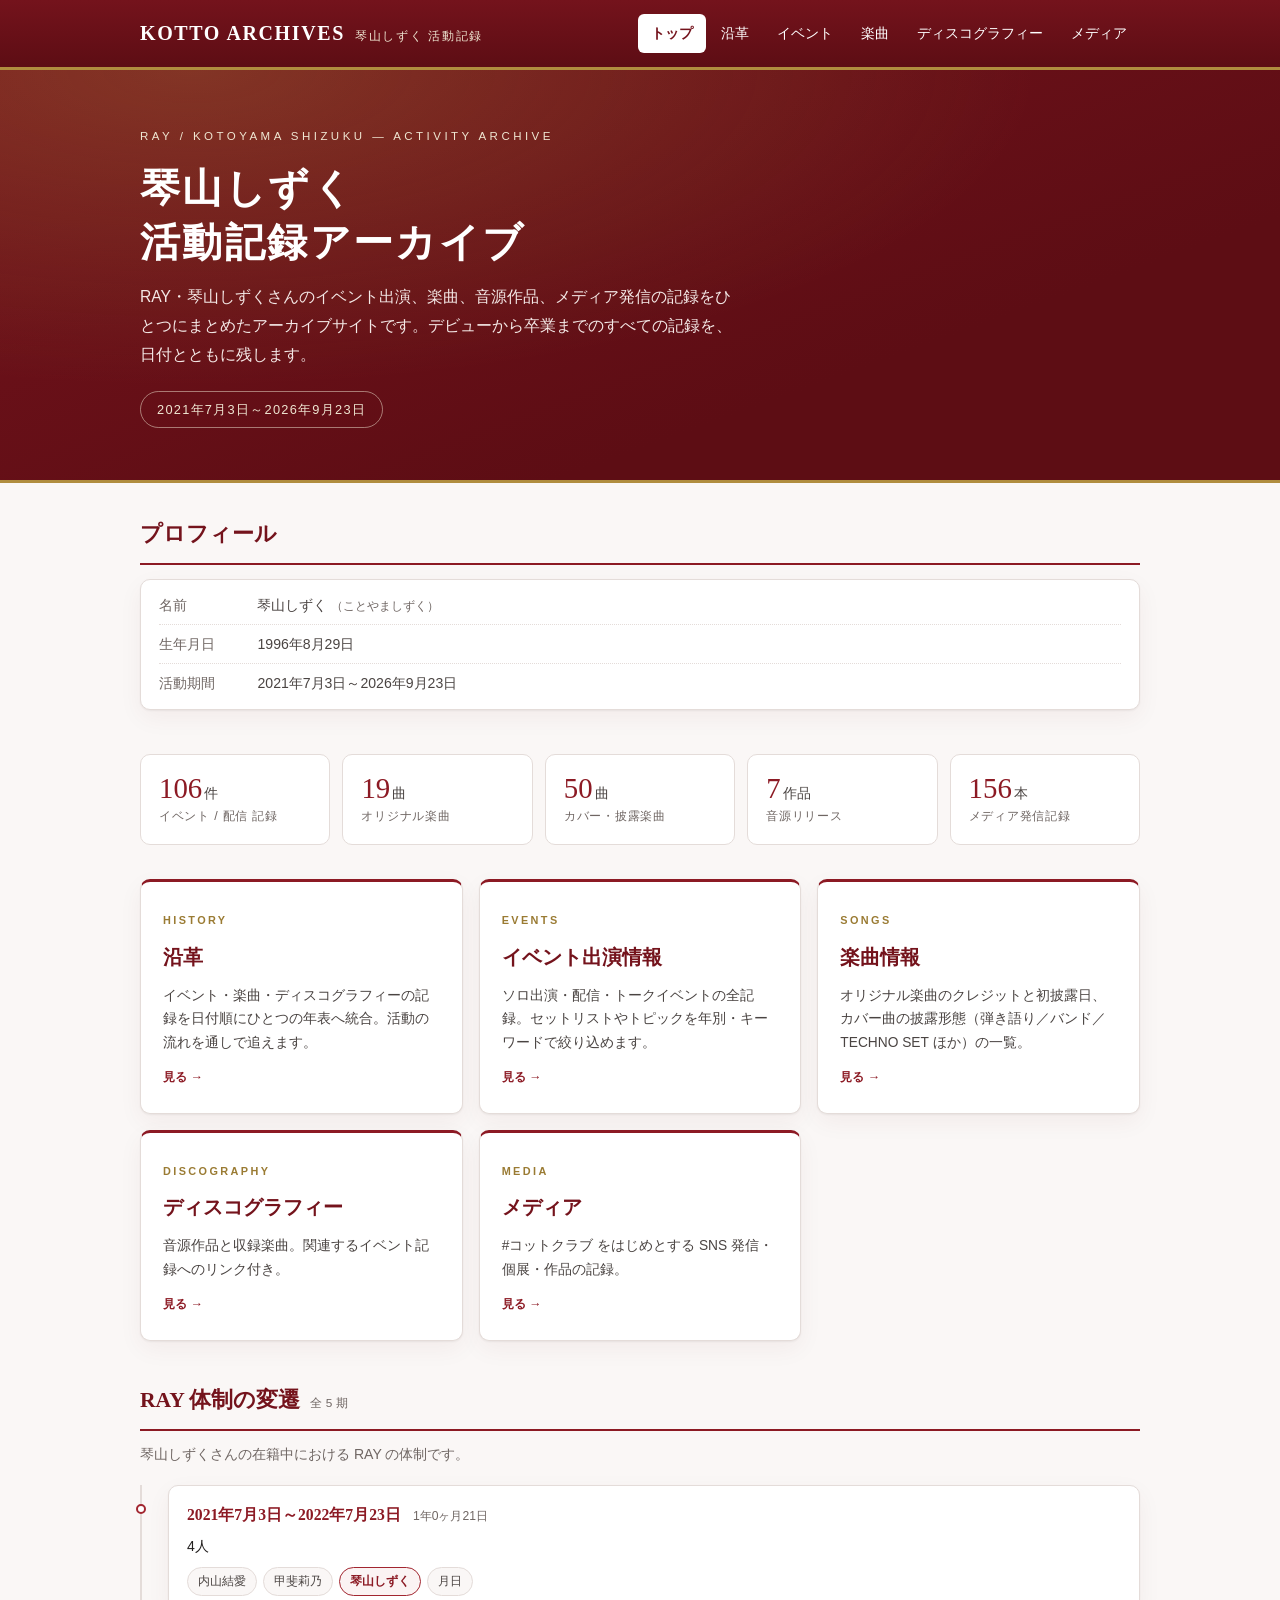
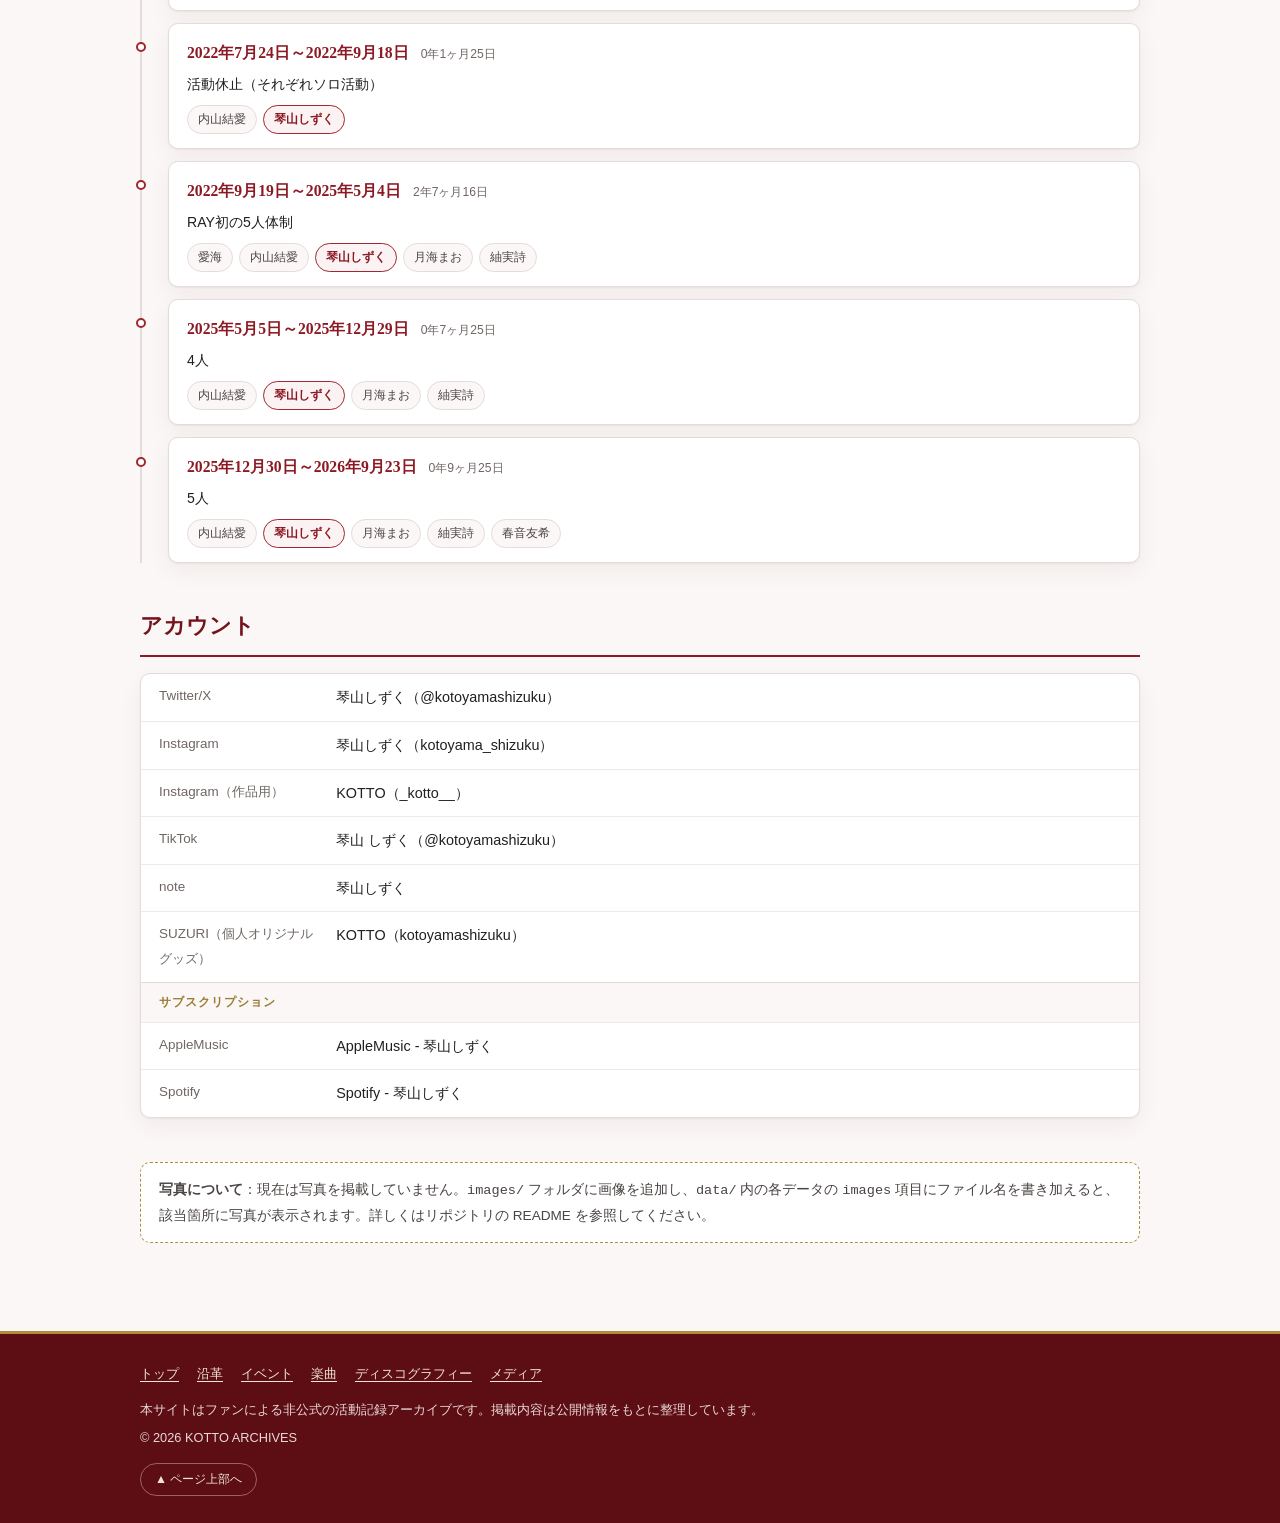
==== commit eb72bc50: "Restore arrow on menu card links Co-Authored-By: Claude Opus 5 <noreply@anthropic.com> Claude-Sessi" ====
--- a/index.html
+++ b/index.html
@@ -37,31 +37,31 @@
         <span class="en">HISTORY</span>
         <h2>沿革</h2>
         <p>イベント・楽曲・ディスコグラフィーの記録を日付順にひとつの年表へ統合。活動の流れを通しで追えます。</p>
-        <span class="go">見る</span>
+        <span class="go">見る →</span>
       </a></li>
       <li><a class="menu-card" href="events.html">
         <span class="en">EVENTS</span>
         <h2>イベント出演情報</h2>
         <p>ソロ出演・配信・トークイベントの全記録。セットリストやトピックを年別・キーワードで絞り込めます。</p>
-        <span class="go">見る</span>
+        <span class="go">見る →</span>
       </a></li>
       <li><a class="menu-card" href="songs.html">
         <span class="en">SONGS</span>
         <h2>楽曲情報</h2>
         <p>オリジナル楽曲のクレジットと初披露日、カバー曲の披露形態（弾き語り／バンド／TECHNO SET ほか）の一覧。</p>
-        <span class="go">見る</span>
+        <span class="go">見る →</span>
       </a></li>
       <li><a class="menu-card" href="discography.html">
         <span class="en">DISCOGRAPHY</span>
         <h2>ディスコグラフィー</h2>
         <p>音源作品と収録楽曲。関連するイベント記録へのリンク付き。</p>
-        <span class="go">見る</span>
+        <span class="go">見る →</span>
       </a></li>
       <li><a class="menu-card" href="media.html">
         <span class="en">MEDIA</span>
         <h2>メディア</h2>
         <p>#コットクラブ をはじめとする SNS 発信・個展・作品の記録。</p>
-        <span class="go">見る</span>
+        <span class="go">見る →</span>
       </a></li>
     </ul>
     <section class="section" id="lineup-sec">
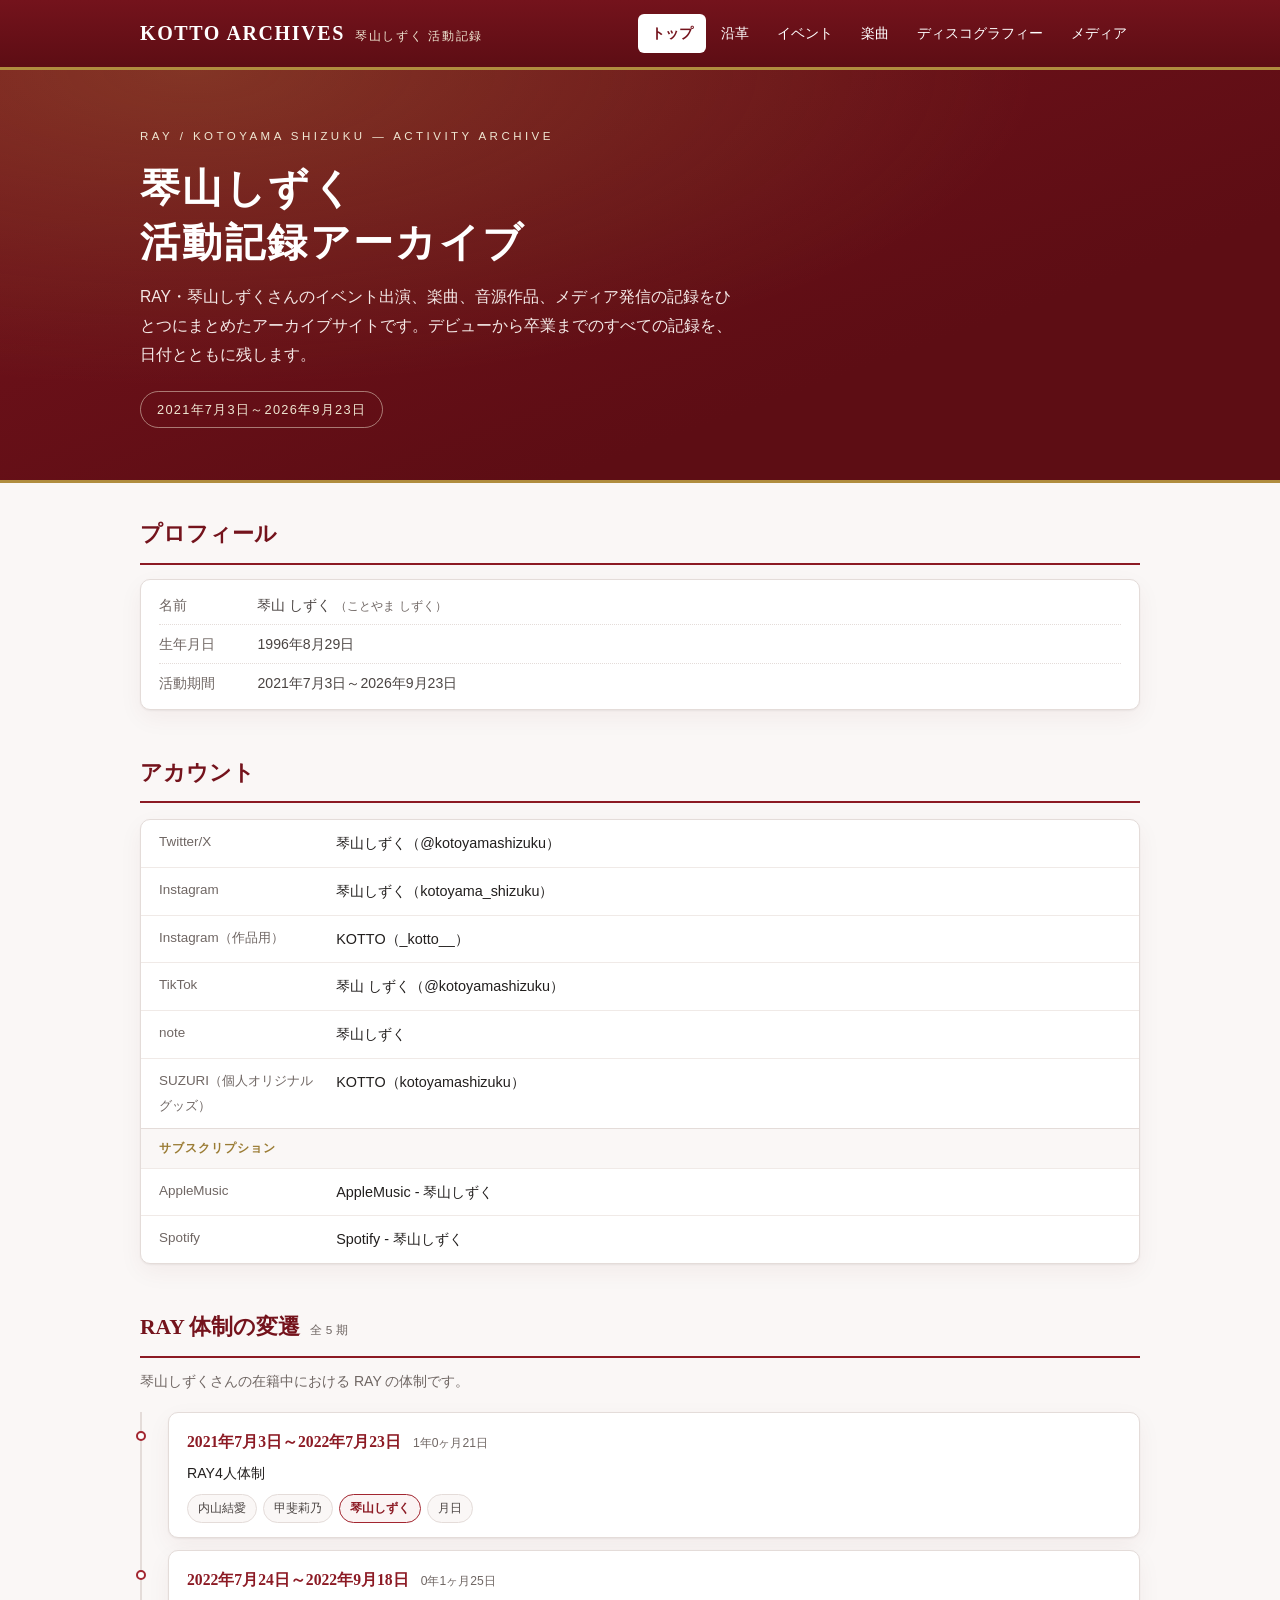
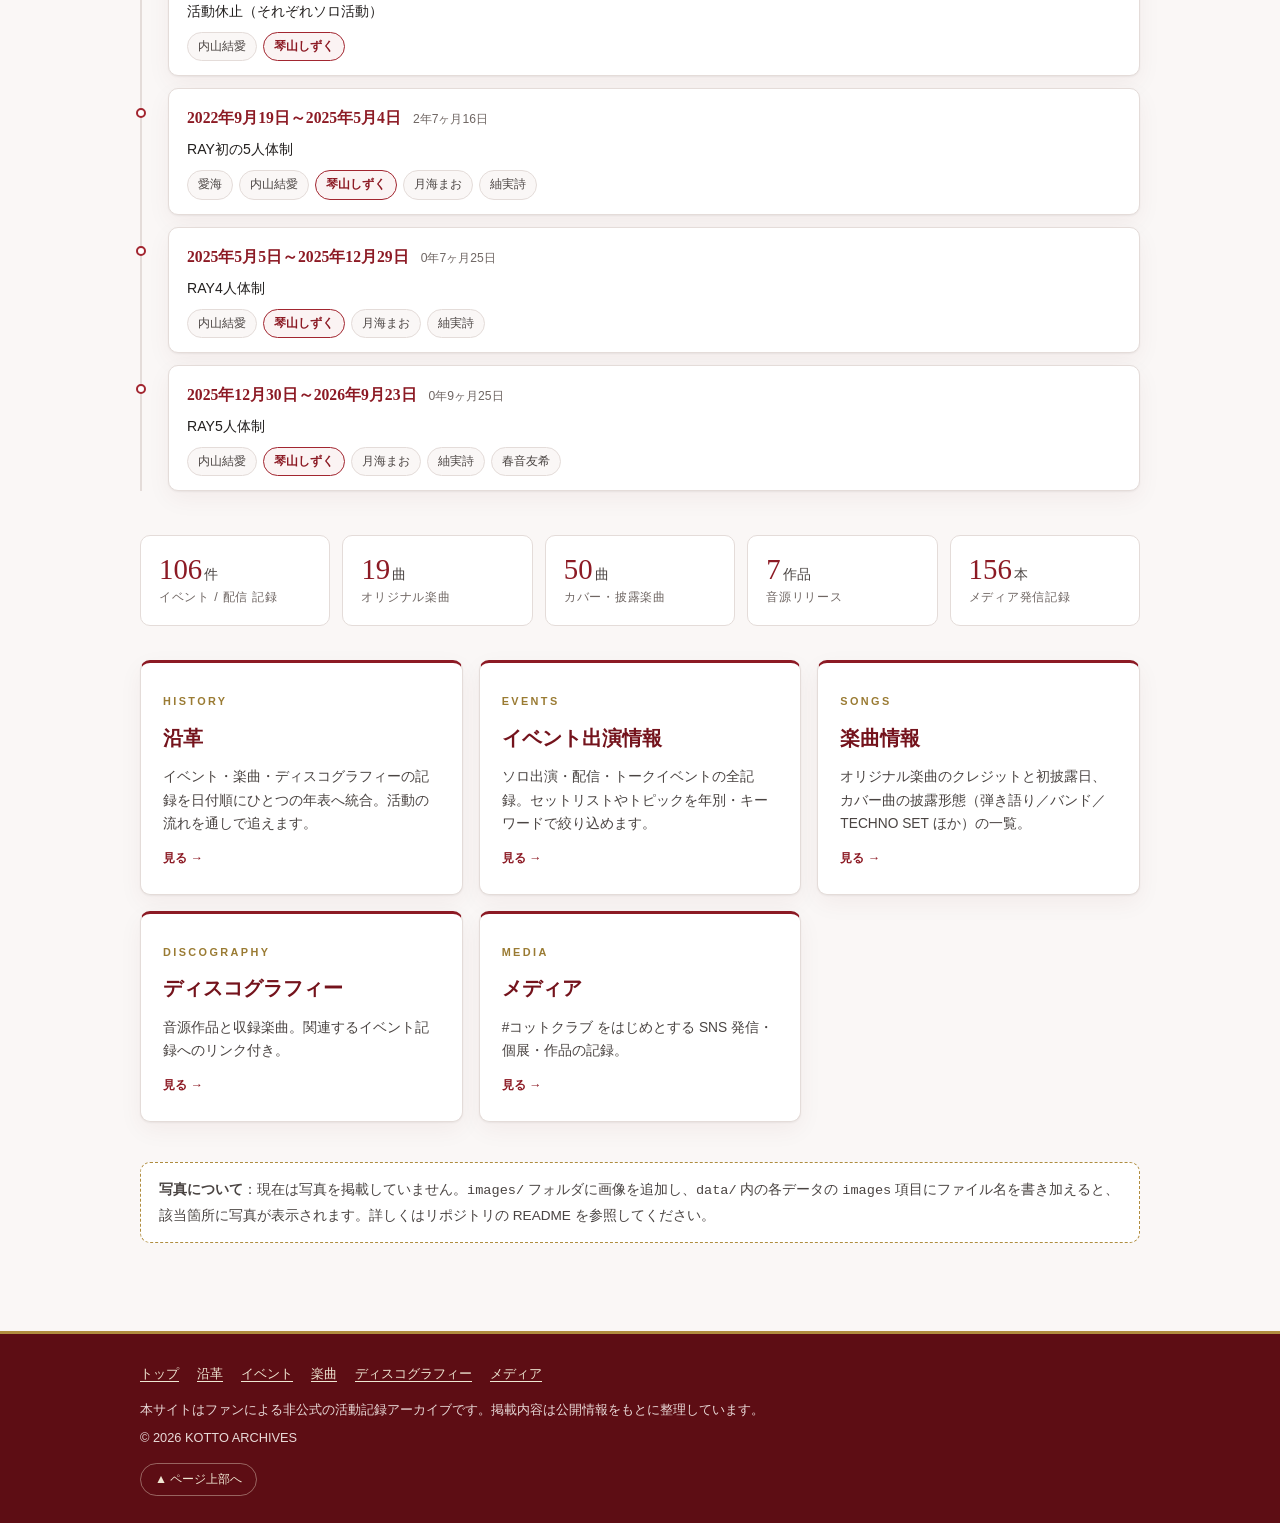
==== commit 64064e81: "Reorder top page sections and add status filter to history Co-Authored-By: Claude Opus 5 <noreply@an" ====
--- a/index.html
+++ b/index.html
@@ -31,7 +31,19 @@
       <dl class="meta" id="profile"></dl>
     </section>
 
+    <section class="section" id="account-sec">
+      <h2>アカウント</h2>
+      <ul class="accounts" id="accounts"></ul>
+    </section>
+
+    <section class="section" id="lineup-sec">
+      <h2>RAY 体制の変遷<span class="count" id="lineup-count"></span></h2>
+      <p class="desc">琴山しずくさんの在籍中における RAY の体制です。</p>
+      <ul class="lineups" id="lineups"></ul>
+    </section>
+
     <div class="stats" id="stats"></div>
+
     <ul class="menu-grid">
       <li><a class="menu-card" href="history.html">
         <span class="en">HISTORY</span>
@@ -64,17 +76,6 @@
         <span class="go">見る →</span>
       </a></li>
     </ul>
-    <section class="section" id="lineup-sec">
-      <h2>RAY 体制の変遷<span class="count" id="lineup-count"></span></h2>
-      <p class="desc">琴山しずくさんの在籍中における RAY の体制です。</p>
-      <ul class="lineups" id="lineups"></ul>
-    </section>
-
-    <section class="section" id="account-sec">
-      <h2>アカウント</h2>
-      <ul class="accounts" id="accounts"></ul>
-    </section>
-
     <div class="notice">
       <strong>写真について</strong>：現在は写真を掲載していません。<code>images/</code> フォルダに画像を追加し、<code>data/</code> 内の各データの <code>images</code> 項目にファイル名を書き加えると、該当箇所に写真が表示されます。詳しくはリポジトリの README を参照してください。
     </div>
--- a/assets/style.css
+++ b/assets/style.css
@@ -230,6 +230,7 @@
 }
 .badge.red{border-color:#dcc3c4;background:var(--red-050);color:var(--red-700)}
 .badge.gold{border-color:#ddcda4;background:#fbf7ee;color:var(--gold-600)}
+.badge.status{border-color:#c8bfbc;background:#f3efee;color:var(--ink-2)}
 a.badge{text-decoration:none}
 a.badge:hover{border-color:var(--red-600);background:#fff}
 
@@ -274,6 +275,7 @@
   background:#fff;border:2px solid var(--gold-500);
 }
 .tl-item.is-event::before{border-color:var(--red-600)}
+.tl-item.is-status::before{background:var(--ink-2);border-color:var(--ink-2)}
 .tl-body{background:#fff;border:1px solid var(--line);border-radius:var(--radius);padding:12px 16px}
 .tl-meta{display:flex;flex-wrap:wrap;gap:8px 12px;align-items:baseline}
 .tl-date{font-family:var(--serif);font-size:.85rem;color:var(--red-700);font-weight:700;white-space:nowrap}
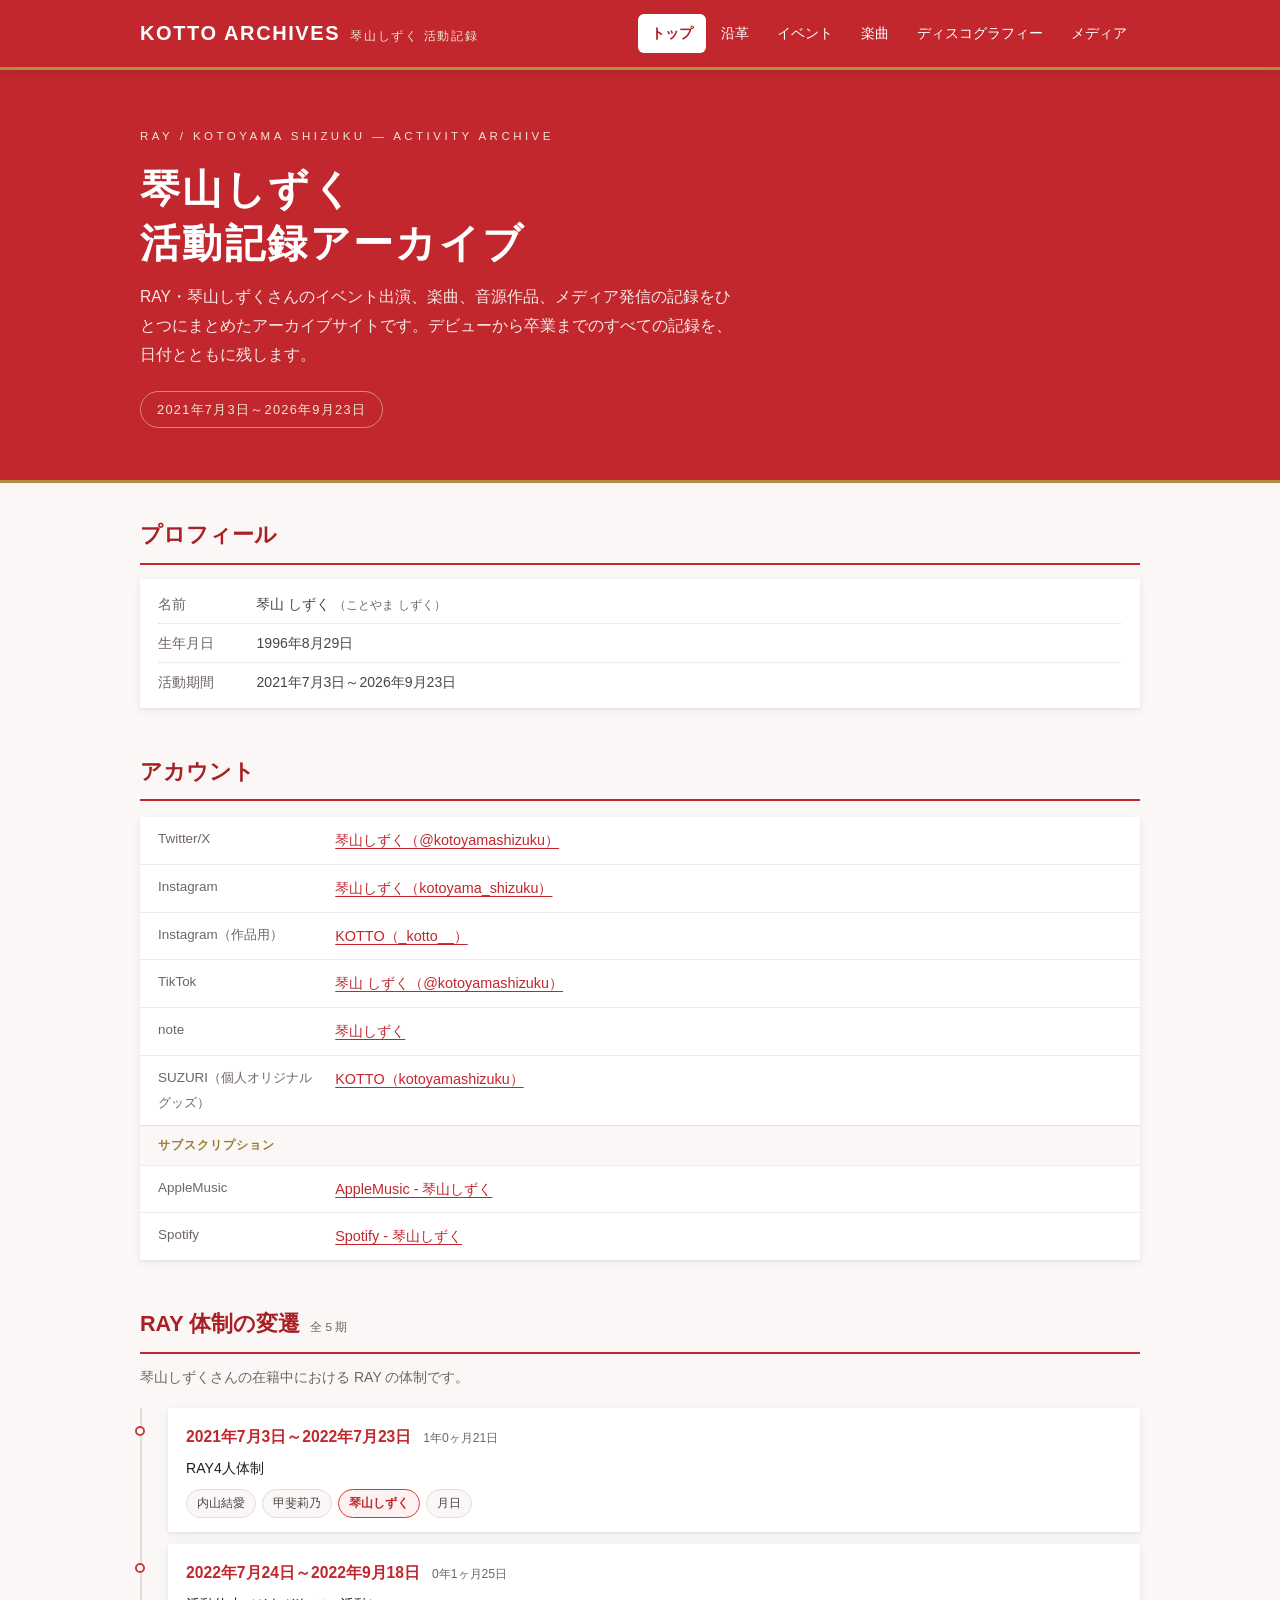
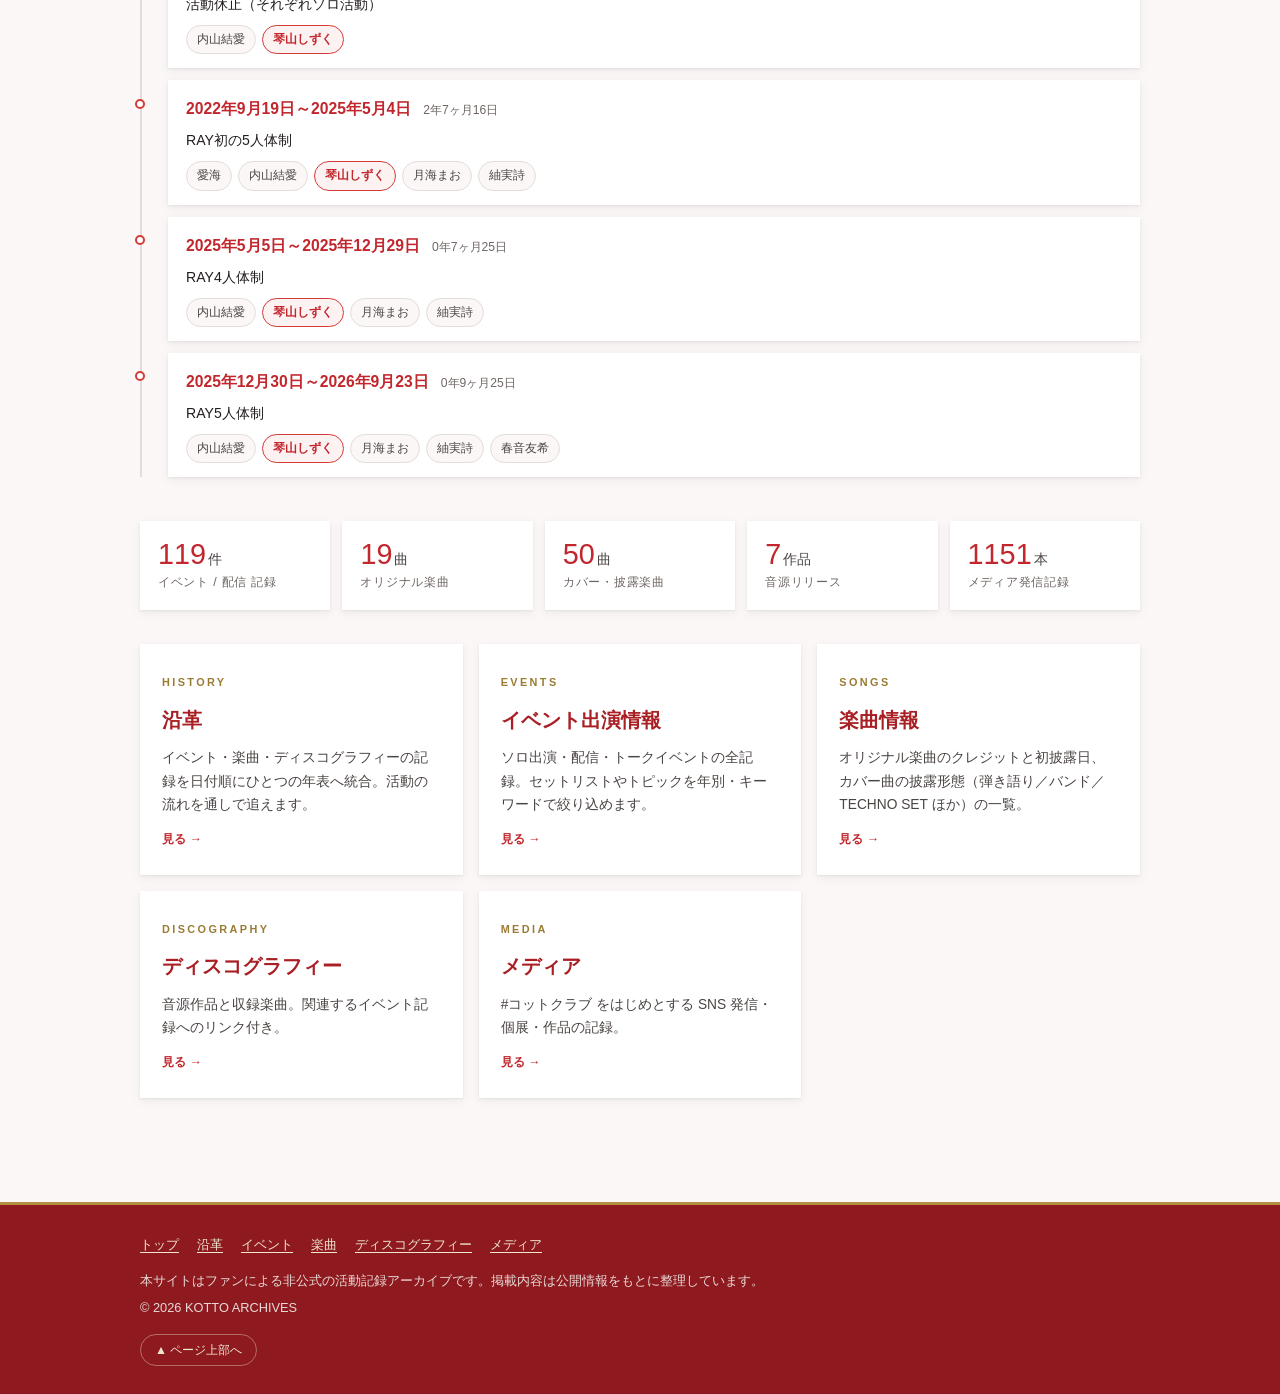
==== commit 1f7472df: "index: 「写真について」の案内枠を削除" ====
--- a/index.html
+++ b/index.html
@@ -76,9 +76,6 @@
         <span class="go">見る →</span>
       </a></li>
     </ul>
-    <div class="notice">
-      <strong>写真について</strong>：現在は写真を掲載していません。<code>images/</code> フォルダに画像を追加し、<code>data/</code> 内の各データの <code>images</code> 項目にファイル名を書き加えると、該当箇所に写真が表示されます。詳しくはリポジトリの README を参照してください。
-    </div>
   </div>
 </main>
 <div id="site-footer-mount"></div>
--- a/assets/style.css
+++ b/assets/style.css
@@ -6,11 +6,11 @@
    ============================================================ */
 
 :root{
-  --red-900:#5d0d14;
-  --red-800:#74131c;
-  --red-700:#8c1a24;
-  --red-600:#a22630;
-  --red-050:#fbf3f3;
+  --red-900:#8e1a1f;
+  --red-800:#a81f24;
+  --red-700:#c1272d;
+  --red-600:#d33b39;
+  --red-050:#fdf2f2;
   --gold-600:#9a7b33;
   --gold-500:#b08d3f;
   --gold-100:#efe6d2;
@@ -21,10 +21,14 @@
   --line-2:#f0eae7;
   --paper:#ffffff;
   --paper-2:#faf7f6;
-  --radius:10px;
-  --shadow:0 1px 2px rgba(34,31,30,.06), 0 8px 24px rgba(93,13,20,.05);
-  --serif:"Hiragino Mincho ProN","Yu Mincho","YuMincho","Noto Serif JP",serif;
-  --sans:"Hiragino Kaku Gothic ProN","Hiragino Sans","Yu Gothic","Noto Sans JP","Helvetica Neue",Arial,sans-serif;
+  --radius:0px;
+  --shadow:0 1px 2px rgba(34,31,30,.07), 0 3px 10px rgba(34,31,30,.06);
+  --shadow-hover:0 2px 4px rgba(34,31,30,.09), 0 8px 20px rgba(34,31,30,.10);
+  /* 本文・見出しともに Meiryo UI。ロゴ（KOTTO ARCHIVES）のみ Futura 系を使う */
+  --serif:"Meiryo UI",Meiryo,"Hiragino Kaku Gothic ProN","Yu Gothic",sans-serif;
+  --sans:"Meiryo UI",Meiryo,"Hiragino Kaku Gothic ProN","Yu Gothic",sans-serif;
+  --logo:Futura,"Futura PT","Century Gothic","Meiryo UI",Meiryo,sans-serif;
+  --header-h:64px;
 }
 
 *,*::before,*::after{box-sizing:border-box}
@@ -44,7 +48,8 @@
 
 /* ---------- header / nav ---------- */
 .site-header{
-  background:linear-gradient(180deg,var(--red-800) 0%,var(--red-900) 100%);
+  position:sticky;top:0;z-index:60;box-shadow:0 2px 8px rgba(34,31,30,.12);
+  background:var(--red-700);
   color:#fff;
   border-bottom:3px solid var(--gold-500);
 }
@@ -55,7 +60,7 @@
 }
 .brand{display:flex;align-items:baseline;gap:10px;min-width:0}
 .brand .logo{
-  font-family:var(--serif);font-size:1.25rem;font-weight:700;letter-spacing:.08em;white-space:nowrap;
+  font-family:var(--logo);font-size:1.25rem;font-weight:700;letter-spacing:.08em;white-space:nowrap;
 }
 .brand .sub{font-size:.75rem;color:var(--gold-100);letter-spacing:.14em;white-space:nowrap}
 .gnav ul{list-style:none;display:flex;flex-wrap:wrap;gap:2px;margin:0;padding:0}
@@ -84,9 +89,7 @@
 
 /* ---------- hero (top page) ---------- */
 .hero{
-  background:
-    radial-gradient(120% 140% at 15% 0%, rgba(176,141,63,.28) 0%, rgba(176,141,63,0) 55%),
-    linear-gradient(160deg,var(--red-800) 0%,var(--red-900) 70%);
+  background:var(--red-700);
   color:#fff;padding:56px 0 52px;border-bottom:3px solid var(--gold-500);
 }
 .hero .kicker{font-size:.72rem;letter-spacing:.3em;color:var(--gold-100);margin:0 0 14px}
@@ -99,7 +102,7 @@
 
 /* ---------- stats ---------- */
 .stats{display:grid;grid-template-columns:repeat(auto-fit,minmax(150px,1fr));gap:12px;margin:0 0 34px}
-.stat{background:#fff;border:1px solid var(--line);border-radius:var(--radius);padding:16px 18px}
+.stat{background:#fff;border:0;padding:16px 18px;box-shadow:var(--shadow)}
 .stat .num{font-family:var(--serif);font-size:1.8rem;color:var(--red-700);line-height:1.2}
 .stat .num small{font-size:.9rem;margin-left:2px;color:var(--ink-2)}
 .stat .lbl{font-size:.78rem;color:var(--muted);letter-spacing:.06em}
@@ -107,11 +110,10 @@
 /* ---------- menu cards ---------- */
 .menu-grid{display:grid;grid-template-columns:repeat(auto-fit,minmax(260px,1fr));gap:16px;margin:0 0 40px;padding:0;list-style:none}
 .menu-card{
-  display:block;background:#fff;border:1px solid var(--line);border-top:3px solid var(--red-700);
-  border-radius:var(--radius);padding:22px;text-decoration:none;color:var(--ink);
-  box-shadow:var(--shadow);transition:transform .15s ease,border-color .15s,box-shadow .15s;
-}
-.menu-card:hover{transform:translateY(-2px);border-top-color:var(--gold-500);box-shadow:0 4px 8px rgba(34,31,30,.07),0 14px 30px rgba(93,13,20,.09)}
+  display:block;background:#fff;border:0;padding:22px;text-decoration:none;color:var(--ink);
+  box-shadow:var(--shadow);transition:transform .15s ease,box-shadow .15s;
+}
+.menu-card:hover{transform:translateY(-2px);box-shadow:var(--shadow-hover)}
 .menu-card .en{font-size:.68rem;letter-spacing:.22em;color:var(--gold-600);font-weight:700}
 .menu-card h2{font-family:var(--serif);font-size:1.22rem;margin:6px 0 8px;color:var(--red-800)}
 .menu-card p{margin:0;font-size:.86rem;color:var(--ink-2);line-height:1.7}
@@ -126,11 +128,10 @@
 .section > h2 .count{font-family:var(--sans);font-size:.74rem;color:var(--muted);margin-left:10px;font-weight:400}
 .section > .desc{margin:10px 0 18px;font-size:.88rem;color:var(--muted)}
 
-.card{background:#fff;border:1px solid var(--line);border-radius:var(--radius);padding:20px 22px;margin:0 0 14px;box-shadow:var(--shadow)}
+.card{background:#fff;border:0;padding:20px 22px;margin:0 0 14px;box-shadow:var(--shadow)}
 
 /* ---------- event entry ---------- */
-.entry{background:#fff;border:1px solid var(--line);border-left:4px solid var(--red-700);border-radius:var(--radius);
-  padding:18px 22px;margin:0 0 14px;box-shadow:var(--shadow)}
+.entry{background:#fff;border:0;padding:18px 22px;margin:0 0 16px;box-shadow:var(--shadow)}
 .entry-head{display:flex;flex-wrap:wrap;align-items:baseline;gap:10px 14px;margin-bottom:6px}
 .entry-date{
   font-family:var(--serif);font-size:.95rem;color:var(--red-700);font-weight:700;
@@ -141,9 +142,9 @@
 .entry-title a.title-link:hover{color:var(--red-700);text-decoration:underline}
 .entry-venue{font-size:.82rem;color:var(--muted)}
 .entry-venue::before{content:"／ ";color:var(--line)}
+.entry-head .badge{margin:0}
 .entry-note{
-  margin:8px 0 0;padding:8px 12px;font-size:.8rem;color:var(--ink-2);
-  background:var(--gold-100);border-left:3px solid var(--gold-500);border-radius:4px;
+  margin:8px 0 0;padding:8px 12px;font-size:.8rem;color:var(--ink-2);background:var(--gold-100);
 }
 .entry-links{list-style:none;display:flex;flex-wrap:wrap;gap:8px;margin:10px 0 0;padding:0}
 .entry-links a{
@@ -153,7 +154,8 @@
 .entry-links a:hover{border-color:var(--red-600);background:#fff}
 
 /* nested detail tree */
-.detail{margin:12px 0 0;padding:0;list-style:none;font-size:.9rem}
+.detail{margin:12px 0 0;padding:0;list-style:none;font-size:.9rem;overflow-wrap:anywhere}
+.detail a{word-break:break-all}
 .detail li{position:relative;padding-left:16px;margin:2px 0;color:var(--ink-2)}
 .detail li::before{content:"";position:absolute;left:4px;top:.85em;width:5px;height:1px;background:var(--gold-500)}
 .detail ul{margin:2px 0 6px;padding:0 0 0 16px;list-style:none;border-left:1px solid var(--line-2)}
@@ -167,7 +169,7 @@
 .year-head:first-child{margin-top:8px}
 
 /* ---------- tables ---------- */
-.table-wrap{overflow-x:auto;background:#fff;border:1px solid var(--line);border-radius:var(--radius);box-shadow:var(--shadow)}
+.table-wrap{overflow-x:auto;background:#fff;border:0;box-shadow:var(--shadow)}
 table{border-collapse:collapse;width:100%;min-width:720px;font-size:.9rem}
 table.matrix{min-width:640px}
 table.tracklist{min-width:0}
@@ -178,10 +180,15 @@
 .songs-table th:nth-child(4),.songs-table td:nth-child(4){width:10%}
 .songs-table th:nth-child(5),.songs-table td:nth-child(5){width:22%}
 .songs-table th:nth-child(6),.songs-table td:nth-child(6){width:24%}
-table.covers-table{table-layout:fixed;min-width:760px}
-.covers-table th:nth-child(1),.covers-table td:nth-child(1){width:36%}
-.covers-table th:nth-child(2),.covers-table td:nth-child(2){width:32%}
-.covers-table th:nth-child(3),.covers-table td:nth-child(3){width:32%}
+table.covers-table{table-layout:fixed;min-width:940px}
+.covers-table th:nth-child(1),.covers-table td:nth-child(1){width:24%}
+.covers-table th:nth-child(2),.covers-table td:nth-child(2){width:18%}
+.covers-table th:nth-child(3),.covers-table td:nth-child(3){width:17%}
+.covers-table th:nth-child(4),.covers-table td:nth-child(4){width:19%}
+.covers-table th:nth-child(5),.covers-table td:nth-child(5){width:22%}
+td.ev-cell{font-size:.84rem}
+td.ev-cell a{text-decoration:none}
+td.ev-cell a:hover{text-decoration:underline}
 .songs-table .badge,.covers-table .badge{font-size:.68rem;padding:2px 7px}
 table.tracklist td:first-child{width:3.5em;color:var(--muted)}
 
@@ -202,7 +209,7 @@
    ヘッダー行を複製した固定バー（.sticky-clone）を JS で表示する。
    表が画面内にある間だけ表示し、表の上端・下端を抜けると解除される。 */
 .sticky-clone{
-  position:fixed;top:0;z-index:30;overflow:hidden;display:none;
+  position:fixed;top:var(--header-h);z-index:30;overflow:hidden;display:none;
   box-shadow:0 3px 8px rgba(34,31,30,.14);
 }
 .sticky-clone table{margin:0;border-collapse:collapse}
@@ -223,6 +230,22 @@
 
 .sub-head{font-size:.8rem;color:var(--muted);font-weight:700;margin:14px 0 6px;letter-spacing:.04em}
 
+/* 複数リンクを選ばせるホバーメニュー */
+.linkmenu{position:relative;display:inline-block}
+.linkmenu-trigger{
+  font:inherit;color:var(--red-700);background:none;border:0;padding:0;cursor:pointer;
+  border-bottom:1px dotted var(--red-600);
+}
+.linkmenu-trigger:hover,.linkmenu-trigger:focus{color:var(--red-600);outline:none}
+.linkmenu-pop{
+  display:none;position:absolute;left:0;top:100%;z-index:50;min-width:15em;
+  background:#fff;box-shadow:0 2px 6px rgba(34,31,30,.12),0 10px 24px rgba(34,31,30,.14);
+  padding:4px 0;
+}
+.linkmenu:hover .linkmenu-pop,.linkmenu:focus-within .linkmenu-pop,.linkmenu.is-open .linkmenu-pop{display:block}
+.linkmenu-pop a{display:block;padding:7px 14px;font-size:.82rem;color:var(--ink);text-decoration:none;white-space:nowrap}
+.linkmenu-pop a:hover,.linkmenu-pop a:focus{background:var(--red-050);color:var(--red-700)}
+
 /* ---------- badges / tags ---------- */
 .badge{
   display:inline-block;font-size:.7rem;padding:2px 9px;border-radius:999px;
@@ -242,8 +265,8 @@
 
 /* ---------- toolbar (filters) ---------- */
 .toolbar{
-  position:sticky;top:0;z-index:20;background:rgba(250,247,246,.95);backdrop-filter:blur(6px);
-  padding:12px 0;margin:0 0 18px;border-bottom:1px solid var(--line);
+  position:sticky;top:var(--header-h);z-index:20;background:var(--paper-2);
+  padding:12px 0;margin:0 0 18px;box-shadow:0 6px 8px -6px rgba(34,31,30,.18);
 }
 .toolbar-inner{display:flex;flex-wrap:wrap;gap:10px;align-items:center}
 .chips{display:flex;flex-wrap:wrap;gap:6px}
@@ -276,32 +299,42 @@
 }
 .tl-item.is-event::before{border-color:var(--red-600)}
 .tl-item.is-status::before{background:var(--ink-2);border-color:var(--ink-2)}
-.tl-body{background:#fff;border:1px solid var(--line);border-radius:var(--radius);padding:12px 16px}
+.tl-body{background:#fff;border:0;padding:12px 16px;box-shadow:var(--shadow)}
 .tl-meta{display:flex;flex-wrap:wrap;gap:8px 12px;align-items:baseline}
 .tl-date{font-family:var(--serif);font-size:.85rem;color:var(--red-700);font-weight:700;white-space:nowrap}
 .tl-title{font-weight:700;font-size:.96rem}
 .tl-title a{text-decoration:none}
 .tl-title a:hover{text-decoration:underline}
-.tl-sub{font-size:.8rem;color:var(--muted)}
+.tl-sub{font-size:.8rem;color:var(--muted);overflow-wrap:anywhere}
+.tl-topics{margin:6px 0 0;padding:0 0 0 1.1em;font-size:.85rem;color:var(--ink-2)}
+.tl-topics li{margin:1px 0}
+.tl-extras{list-style:none;margin:8px 0 0;padding:0}
+.tl-extras .ex{display:flex;flex-wrap:wrap;align-items:baseline;gap:4px 10px;
+  padding:6px 12px;margin:0 0 3px;background:var(--paper-2)}
+.tl-extras .ex-name{font-weight:700;font-size:.84rem;white-space:nowrap}
+.tl-extras .ex-note{font-size:.82rem;color:var(--ink-2)}
+.ex-status{background:var(--red-050)}
+.ex-status .ex-name{color:var(--red-700)}
+.ex-song .ex-name{color:var(--gold-600)}
+.ex-release .ex-name{color:var(--ink-2)}
+.tl-item.has-extra::before{background:var(--red-700);border-color:var(--red-700)}
 .tl-tags{margin-top:6px}
 
 /* ---------- photo slots (写真は後日追加) ---------- */
 .photos{display:grid;grid-template-columns:repeat(auto-fill,minmax(150px,1fr));gap:10px;margin:14px 0 0}
 .photos figure{margin:0}
-.photos img{border-radius:6px;border:1px solid var(--line)}
+.photos img{border:0;box-shadow:var(--shadow)}
 .photos figcaption{font-size:.74rem;color:var(--muted);margin-top:4px}
 
 
 /* ---------- トップページ：プロフィール / 体制 / アカウント ---------- */
-#profile-sec dl.meta{margin:14px 0 0;background:#fff;border:1px solid var(--line);border-radius:var(--radius);
-  padding:6px 18px;box-shadow:var(--shadow)}
+#profile-sec dl.meta{margin:14px 0 0;background:#fff;border:0;padding:6px 18px;box-shadow:var(--shadow)}
 #profile-sec dl.meta .meta-row:last-child{border-bottom:0}
 #profile-sec dt{flex:0 0 6em}
 .reading{color:var(--muted);font-size:.85em}
 
 .lineups{list-style:none;margin:16px 0 0;padding:0 0 0 26px;border-left:2px solid var(--line)}
-.lineup{position:relative;background:#fff;border:1px solid var(--line);border-radius:var(--radius);
-  padding:14px 18px;margin:0 0 12px;box-shadow:var(--shadow)}
+.lineup{position:relative;background:#fff;border:0;padding:14px 18px;margin:0 0 12px;box-shadow:var(--shadow)}
 .lineup::before{content:"";position:absolute;left:-33px;top:1.15em;width:10px;height:10px;border-radius:50%;
   background:#fff;border:2px solid var(--red-600)}
 .lineup-head{display:flex;flex-wrap:wrap;align-items:baseline;gap:6px 12px}
@@ -313,14 +346,20 @@
   background:var(--paper-2);color:var(--ink-2)}
 .member.is-self{border-color:var(--red-600);background:var(--red-050);color:var(--red-700);font-weight:700}
 
-.accounts{list-style:none;margin:16px 0 0;padding:0;background:#fff;border:1px solid var(--line);
-  border-radius:var(--radius);box-shadow:var(--shadow);overflow:hidden}
+.accounts{list-style:none;margin:16px 0 0;padding:0;background:#fff;border:0;box-shadow:var(--shadow)}
 .account{display:flex;flex-wrap:wrap;gap:6px 16px;padding:10px 18px;border-top:1px solid var(--line-2);font-size:.9rem}
 .accounts > .account:first-child{border-top:0}
 .account-label{flex:0 0 12em;color:var(--muted);font-size:.84rem}
-.account-text{flex:1 1 auto;min-width:0}
+.account-text{flex:1 1 auto;min-width:0;overflow-wrap:anywhere}
 .account-group{padding:8px 18px;background:var(--paper-2);border-top:1px solid var(--line);
   font-size:.76rem;letter-spacing:.08em;color:var(--gold-600);font-weight:700}
+
+/* 固定ヘッダーを低く保つため、幅が足りない画面では要素を詰める */
+@media (max-width:1100px){
+  .brand .sub{display:none}
+  .gnav a{padding:5px 10px;font-size:.82rem}
+  .header-inner{padding:10px 20px}
+}
 
 @media (max-width:720px){
   .account-label{flex-basis:100%}
@@ -339,14 +378,25 @@
 }
 
 /* ---------- misc ---------- */
-.notice{background:#fff;border:1px dashed var(--gold-500);border-radius:var(--radius);padding:14px 18px;font-size:.85rem;color:var(--ink-2);margin:0 0 24px}
-.empty{color:var(--muted);font-size:.88rem;padding:24px;text-align:center;background:#fff;border:1px dashed var(--line);border-radius:var(--radius)}
+.notice{background:#fff;border:0;padding:14px 18px;font-size:.85rem;color:var(--ink-2);margin:0 0 24px;box-shadow:var(--shadow)}
+.empty{color:var(--muted);font-size:.88rem;padding:24px;text-align:center;background:#fff;border:0;box-shadow:var(--shadow)}
 .skip-link{position:absolute;left:-9999px}
 .skip-link:focus{left:8px;top:8px;z-index:100;background:#fff;color:var(--red-800);padding:8px 14px;border-radius:6px}
-.anchor-offset{scroll-margin-top:70px}
+.anchor-offset{scroll-margin-top:calc(var(--header-h) + 16px)}
+
+/* 固定ヘッダーを低く保つため、幅が足りない画面では要素を詰める */
+@media (max-width:1100px){
+  .brand .sub{display:none}
+  .gnav a{padding:5px 10px;font-size:.82rem}
+  .header-inner{padding:10px 20px}
+}
 
 @media (max-width:720px){
   body{font-size:15px}
+  .gnav a{padding:5px 9px;font-size:.8rem}
+  .gnav ul{gap:1px}
+  .brand .logo{font-size:1.05rem}
+  .header-inner{gap:8px;padding:10px 16px}
   .hero h1{font-size:1.9rem}
   .page-head h1{font-size:1.5rem}
   .header-inner{padding:12px 16px}
@@ -357,7 +407,27 @@
   .tl-item::before{left:-26px}
 }
 @media print{
-  .site-header,.site-footer,.toolbar{display:none}
+  .site-header,.site-footer,.toolbar{display:none;position:static}
   body{background:#fff}
   .entry,.card,.tl-body{box-shadow:none;break-inside:avoid}
 }
+
+/* ---------- media: 年ごとの折りたたみ ---------- */
+.year-group{margin:0 0 10px}
+.year-group > summary{
+  cursor:pointer;list-style:none;background:var(--paper-2);border:1px solid var(--line);
+  padding:9px 14px;font-family:var(--serif);font-weight:700;font-size:.95rem;color:var(--red-800);
+  display:flex;align-items:baseline;gap:10px;
+}
+.year-group > summary::-webkit-details-marker{display:none}
+.year-group > summary::before{content:"▸";color:var(--red-700);font-size:.8rem}
+.year-group[open] > summary::before{content:"▾"}
+.year-group > summary .count{
+  font-family:var(--sans);font-size:.74rem;color:var(--muted);font-weight:400;margin-left:auto;
+}
+.year-group > summary:hover{background:var(--red-050)}
+.year-group .table-wrap{margin-top:0;border-top:0}
+
+/* 発信一覧：日付列は折り返さず、内容ぴったりの幅にする */
+table.media-table th:nth-child(1),
+table.media-table td:nth-child(1){white-space:nowrap;width:1%}
